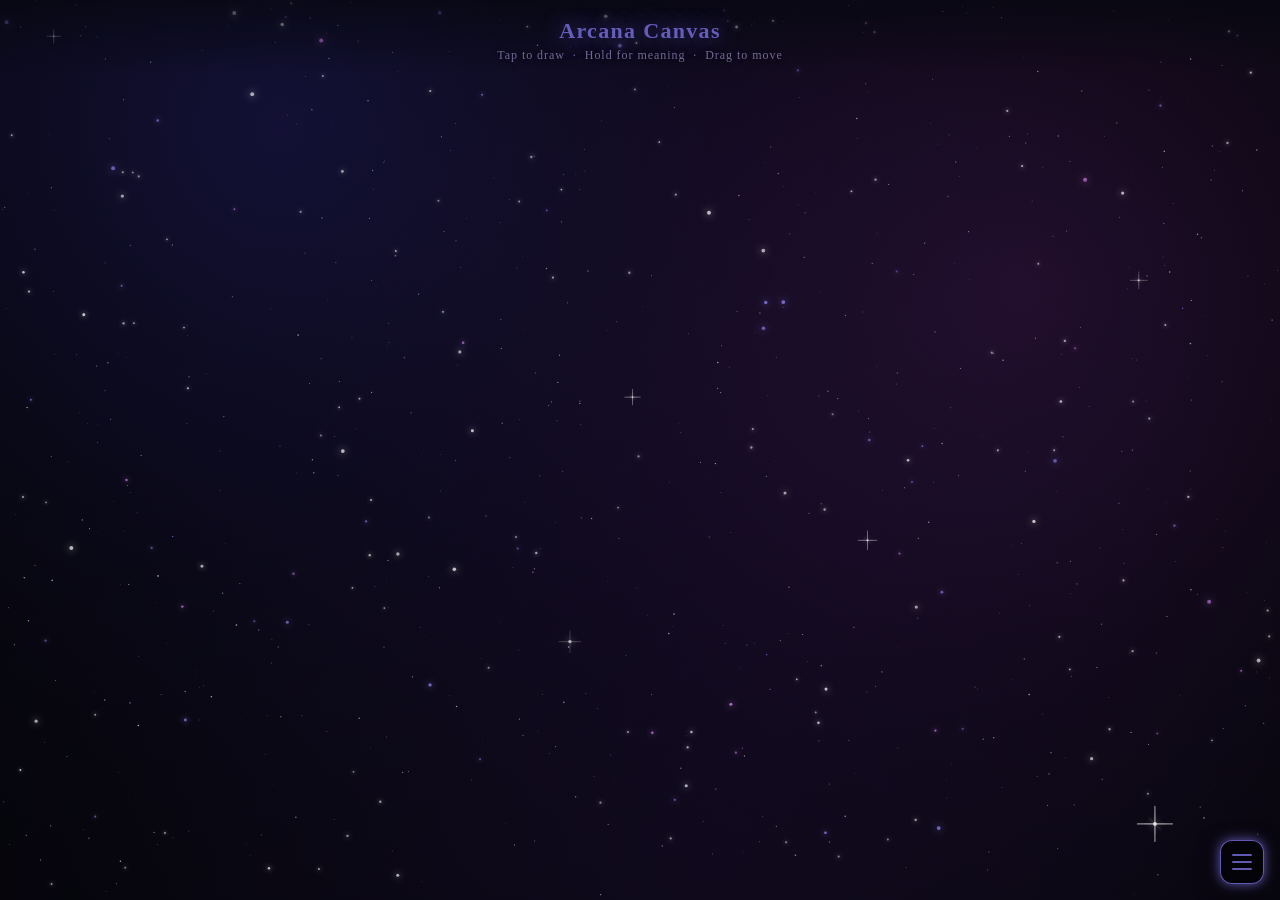
==== index.html @ 5a423b98 "fix: journal scroll, save symbol, header editing, PRO badge" ====
<!doctype html>
<html lang="en">
  <head>
    <meta charset="UTF-8" />
    <meta name="viewport" content="width=device-width, initial-scale=1.0" />
    <title>Arcana Canvas</title>
    <link rel="stylesheet" href="./styles/main.css" />
    <link rel="icon" href="data:," />
    <link rel="manifest" href="./manifest.json">
  </head>

  <body>
    <!-- Splash screen — fades out after app initialises -->
    <div id="splash">
      <img src="./splash.png" alt="Arcana Canvas" />
    </div>
    <canvas id="space"></canvas>
    <canvas id="animus"></canvas>
    <canvas id="tarotCanvas"></canvas>

    <!-- Canvas header — branding + instructions -->
    <div id="canvasHeader" class="canvasHeader">
      <div class="canvasHeader-title">Arcana Canvas</div>
      <div class="canvasHeader-sub">Tap to draw &nbsp;·&nbsp; Hold for meaning &nbsp;·&nbsp; Drag to move</div>
    </div>

    <!-- Zoom mode crosshair overlay -->
    <div id="zoomOverlay" class="zoomOverlay" aria-hidden="true">
      <svg id="zoomReticle" class="zoomReticle" viewBox="0 0 120 120" xmlns="http://www.w3.org/2000/svg" stroke="currentColor" fill="currentColor">
        <!-- Corner brackets -->
        <!-- Top-left -->
        <path d="M8,28 L8,8 L28,8" fill="none" stroke-width="3" stroke-linecap="round" stroke-linejoin="round"/>
        <!-- Top-right -->
        <path d="M92,8 L112,8 L112,28" fill="none" stroke-width="3" stroke-linecap="round" stroke-linejoin="round"/>
        <!-- Bottom-left -->
        <path d="M8,92 L8,112 L28,112" fill="none" stroke-width="3" stroke-linecap="round" stroke-linejoin="round"/>
        <!-- Bottom-right -->
        <path d="M92,112 L112,112 L112,92" fill="none" stroke-width="3" stroke-linecap="round" stroke-linejoin="round"/>
        <!-- Centre crosshair lines (gap at square) -->
        <line x1="60" y1="38" x2="60" y2="52" stroke-width="2" stroke-linecap="round"/>
        <line x1="60" y1="68" x2="60" y2="82" stroke-width="2" stroke-linecap="round"/>
        <line x1="38" y1="60" x2="52" y2="60" stroke-width="2" stroke-linecap="round"/>
        <line x1="68" y1="60" x2="82" y2="60" stroke-width="2" stroke-linecap="round"/>
        <!-- Centre square -->
        <rect x="52" y="52" width="16" height="16" fill="none" stroke-width="2"/>
        <!-- Centre dot -->
        <circle cx="60" cy="60" r="2" />
      </svg>
      <div class="zoomLabel">View Mode</div>
    </div>

    <!-- Description overlay (tap/hold) -->
    <div id="descOverlay" class="descOverlay" aria-live="polite">
      <div class="descTitleRow">
        <span class="desc-orient-badge" id="descOrientBadge"></span>
        <div id="descTitle" class="descTitle"></div>
      </div>
      <div id="descBody" class="descBody"></div>
      <div class="overlayBtns" id="overlayBtns">
        <button id="descAddCardBtn"   class="overlayActionBtn" type="button" data-tooltip="Save to Journal">&#x271A; Save</button>
        <button id="descSpreadBtn"    class="overlayActionBtn" type="button" data-tooltip="View Spread Index">&#x26B7; Index</button>
        <button id="descGoJournalBtn" class="overlayActionBtn" type="button" data-tooltip="Open Journal">&#x270E; Open</button>
      </div>
    </div>

    <!-- Settings panel (full-screen) -->
    <div id="atmospherePanel" class="atmo-panel" aria-hidden="true" aria-modal="true" role="dialog">
      <div class="atmo-header">
        <span class="atmo-title">Settings</span>
      </div>
      <div class="atmo-body">
        <div class="atmo-section-title">Atmosphere</div>
        <div class="sliderRow">
          <select id="bgSelect">
            <option value="starfield" selected>Starfield</option>
            <option value="particles">Animus</option>
            <option value="snowfall">Snowfall</option>
          </select>
        </div>
        <div class="sliderRow">
          <div class="sliderLabelRow">
            <span>Intensity</span>
            <span class="sliderValue" id="intensityValue">80%</span>
          </div>
          <input id="intensitySlider" type="range" min="0" max="100" value="80" />
        </div>
        <div class="sliderRow">
          <div class="sliderLabelRow">
            <span>Hue A</span>
            <span class="sliderValue" id="hueAValue">245°</span>
          </div>
          <input id="hueASlider" type="range" min="0" max="360" value="245" />
          <div class="huePreview"></div>
        </div>
        <div class="sliderRow">
          <div class="sliderLabelRow">
            <span>Hue B</span>
            <span class="sliderValue" id="hueBValue">285°</span>
          </div>
          <input id="hueBSlider" type="range" min="0" max="360" value="285" />
          <div class="huePreview"></div>
        </div>
        <div class="sliderRow">
          <button id="randomizeBtn" type="button" class="fullWidthBtn">🎲 Randomize Auras</button>
        </div>

        <div class="atmo-section-title">Aura</div>
        <div class="sliderRow toggleRow">
          <span class="toggleLabel">Aura Color</span>
          <label class="toggle">
            <input type="checkbox" id="auraToggle" checked />
            <span class="toggleTrack"><span class="toggleThumb"></span></span>
          </label>
        </div>
        <div class="sliderRow toggleRow">
          <span class="toggleLabel">Auto-cycle Colors</span>
          <label class="toggle">
            <input type="checkbox" id="auraCycleToggle" />
            <span class="toggleTrack"><span class="toggleThumb"></span></span>
          </label>
        </div>
        <div class="sliderRow" id="auraOpacityRow">
          <div class="sliderLabelRow">
            <span>Opacity</span>
            <span class="sliderValue" id="auraOpacityValue">72%</span>
          </div>
          <input id="auraOpacitySlider" type="range" min="10" max="100" value="72" />
        </div>

        <div class="atmo-section-title">Card Aura</div>
        <div class="sliderRow">
          <select id="cardAuraModeSelect">
            <option value="dynamic">Dynamic — updates with aura</option>
            <option value="static">Static — keeps drawn color</option>
            <option value="off">Off — no card aura</option>
          </select>
        </div>

        <div class="atmo-section-title">Display</div>
        <div class="sliderRow toggleRow">
          <span class="toggleLabel">Canvas Header</span>
          <label class="toggle">
            <input type="checkbox" id="headerToggle" checked />
            <span class="toggleTrack"><span class="toggleThumb"></span></span>
          </label>
        </div>
        <div class="sliderRow">
          <div class="sliderLabelRow">
            <span>Header Title</span>
            <span class="paid-badge">PRO</span>
          </div>
          <input type="text" id="headerTitleInput" class="text-input"
                 placeholder="Arcana Canvas" maxlength="40" />
        </div>
        <div class="sliderRow">
          <div class="sliderLabelRow">
            <span>Header Subtitle</span>
            <span class="paid-badge">PRO</span>
          </div>
          <input type="text" id="headerSubInput" class="text-input"
                 placeholder="Tap to draw · Hold for meaning · Drag to move"
                 maxlength="60" />
        </div>

        <div class="atmo-section-title">Performance</div>
        <div class="sliderRow">
          <div class="sliderLabelRow">
            <span>Quality</span>
            <span class="sliderValue" id="perfModeLabel">Full</span>
          </div>
          <select id="perfModeSelect">
            <option value="full">Full — all effects, 60fps</option>
            <option value="balanced">Balanced — 30fps, half stars</option>
            <option value="saver">Battery Saver — no background effects</option>
          </select>
        </div>
        <div class="sliderRow">
          <div class="sliderLabelRow">
            <span>Max Cards</span>
            <span class="sliderValue" id="maxCardsLabel">40</span>
          </div>
          <input id="maxCardsSlider" type="range" min="5" max="60" value="40" />
        </div>
      </div>
      <div class="atmo-bottom-bar">
        <button class="ci-bottom-btn atmo-close" id="atmosphereClose" title="Close">&#x2715;</button>
      </div>
    </div>

    <!-- Hamburger button -->
    <button id="menuBtn" class="menuBtn" type="button" aria-label="Menu" data-tooltip="Menu">
      <span class="bar"></span>
      <span class="bar"></span>
      <span class="bar"></span>
    </button>

    <!-- Menu panel — reorganized into 4 sections -->
    <div id="menuPanel" class="panel" aria-hidden="true">

      <!-- DRAW -->
      <div class="sectionTitle">Draw</div>
      <div class="sliderRow">
        <select id="deckSelect">
          <option value="text">Text</option>
          <option value="playing">Playing Cards</option>
          <option value="riderwaite">Rider Waite</option>
          <option value="luminousarc">Luminous Arc</option>
          <option value="gilded">Gilded Minima</option>
          <option value="runes">Runes</option>
        </select>
      </div>
      <div class="sliderRow toggleRow">
        <span class="toggleLabel">Reversals</span>
        <label class="toggle">
          <input type="checkbox" id="reversalsToggle" />
          <span class="toggleTrack"><span class="toggleThumb"></span></span>
        </label>
      </div>

      <div class="divider"></div>

      <!-- CANVAS -->
      <div class="sectionTitle">Canvas</div>
      <div class="sliderRow">
        <div class="sliderLabelRow">
          <span>Card Size</span>
          <span class="sliderValue" id="cardSizeValue">100%</span>
        </div>
        <input id="cardSizeSlider" type="range" min="60" max="160" value="100" />
      </div>

      <div class="divider"></div>

      <!-- ACTIONS -->
      <div class="sectionTitle">Actions</div>
        <div class="actionBtnRow">
          <button id="atmosphereBtn" type="button" class="actionIconBtn" title="Settings"     data-tooltip="Settings">&#x2600;</button>
          <button id="journalBtn"    type="button" class="actionIconBtn" title="Journal"      data-tooltip="Journal" data-tooltip="Open Journal">&#x270E;</button>
          <button id="cardIndexBtn"  type="button" class="actionIconBtn" title="Card Index"   data-tooltip="Card Index">&#x26B7;</button>
          <button id="clearBtn"      type="button" class="actionIconBtn" title="Clear Canvas" data-tooltip="Clear Canvas">&#x2298;</button>
        </div>

    </div>

    <script src="./js/state.js"></script>
    <script src="./js/storage.js"></script>
    <script src="./js/starfield.js"></script>
    <script src="./js/particles-bg.js"></script>
    <script src="./js/tarotDeck.js"></script>
    <script src="./js/gildedMinima.js"></script>
    <script src="./js/runes.js"></script>
    <script src="./js/snowfall.js"></script>
    <script src="./js/meanings.js"></script>
    <script src="./js/cardData.js"></script>
    <script src="./js/cardLore.js"></script>
    <script src="./js/cardIndex.js"></script>
    <script src="./js/journal.js"></script>
    <script src="./js/tarot.js"></script>
    <script src="./js/ui.js"></script>
    <script src="./js/tooltips.js"></script>
    <script src="./js/main.js" type="module"></script>
  </body>
</html>
---- styles/main.css ----
/* ── Splash screen ───────────────────────────────────── */
#splash {
  position: fixed;
  inset: 0;
  z-index: 999;
  background: #000;
  display: flex;
  align-items: center;
  justify-content: center;
  transition: opacity 600ms ease;
}
#splash img {
  width: 100%;
  height: 100%;
  object-fit: cover;
  object-position: center top;
}
#splash.hidden {
  opacity: 0;
  pointer-events: none;
}

/* ── Variables ───────────────────────────────────────── */
:root {
  --btnInk:       rgba(255, 255, 255, 0.92);
  --stroke:       rgba(255, 255, 255, 0.18);
  --glass:        rgba(255, 255, 255, 0.08);
  --glassHover:   rgba(255, 255, 255, 0.13);
  --cardBg:       rgba(0, 0, 0, 0.92);
  --cardStroke:   rgba(255, 255, 255, 0.18);
  --cardText:     rgba(255, 255, 255, 0.96);
  --auraColor:    hsla(245, 85%, 72%, 0.72);
}

* { box-sizing: border-box; }

body {
  margin: 0;
  height: 100vh;
  overflow: hidden;
  position: relative;
  background: #05050a;
}

/* ── Background canvases ─────────────────────────────── */
#space {
  position: fixed; inset: 0; z-index: 0;
  width: 100vw; height: 100vh;
  display: block; pointer-events: none;
  background: #05050a;
}

#animus {
  position: fixed; inset: 0; z-index: 2;
  width: 100vw; height: 100vh;
  display: none; pointer-events: none;
}

#tarotCanvas {
  position: fixed; inset: 0; z-index: 3;
  width: 100vw; height: 100vh;
  display: block;
}

/* ── Generic button base ─────────────────────────────── */
button {
  padding: 10px 14px;
  font-size: 13px;
  border-radius: 10px;
  color: var(--btnInk);
  border: 1px solid var(--stroke);
  background: var(--glass);
  backdrop-filter: blur(10px);
  box-shadow: 0 8px 20px rgba(0,0,0,0.3);
  cursor: pointer;
  user-select: none;
  -webkit-tap-highlight-color: transparent;
  transition: transform 120ms ease, background 120ms ease;
}
button:hover  { background: var(--glassHover); transform: translateY(-1px); }
button:active { transform: scale(0.97); }

/* ── Hamburger button ─────────────────────────────────── */
.menuBtn {
  position: fixed;
  bottom: 16px;
  right: 16px;
  z-index: 40;

  width: 44px;
  height: 44px;
  padding: 0;
  border-radius: 12px;

  display: flex;
  flex-direction: column;
  align-items: center;
  justify-content: center;
  gap: 5px;

  background: rgba(0, 0, 0, 0.45);
  border: 1px solid var(--auraColor);
  backdrop-filter: blur(12px);
  box-shadow: 0 0 12px var(--auraColor), 0 8px 24px rgba(0,0,0,0.5);

  cursor: pointer;
  user-select: none;
  -webkit-tap-highlight-color: transparent;
  touch-action: manipulation;
  transition: background 120ms ease, transform 120ms ease,
              border-color 400ms ease, box-shadow 400ms ease;
}

.menuBtn:hover  { background: rgba(255,255,255,0.12); transform: translateY(-1px); }
.menuBtn:active { transform: scale(0.96); }

.menuBtn .bar {
  display: block;
  width: 20px;
  height: 2px;
  border-radius: 2px;
  background: var(--auraColor);
  transition: transform 200ms ease, opacity 200ms ease,
              background 400ms ease;
}

/* ── Menu panel ─────────────────────────────────────── */
.panel {
  position: fixed;
  right: 16px;
  bottom: 72px;
  z-index: 39;

  width: 272px;
  max-height: calc(100vh - 100px);
  overflow-y: auto;
  padding: 12px 10px 14px;

  border-radius: 16px;
  border: 1px solid rgba(255,255,255,0.15);
  background: rgba(4, 3, 14, 0.72);
  backdrop-filter: blur(18px);
  box-shadow: 0 20px 50px rgba(0,0,0,0.65);

  display: none;
}
.panel.open { display: block; }

/* Scrollbar (webkit) */
.panel::-webkit-scrollbar { width: 4px; }
.panel::-webkit-scrollbar-track { background: transparent; }
.panel::-webkit-scrollbar-thumb { background: rgba(255,255,255,0.14); border-radius: 4px; }

/* ── Panel typography ───────────────────────────────── */
.sectionTitle {
  font-family: ui-sans-serif, system-ui, -apple-system, Segoe UI, Roboto, Arial, sans-serif;
  font-size: 10px;
  font-weight: 700;
  letter-spacing: 1.2px;
  text-transform: uppercase;
  color: rgba(255, 255, 255, 0.4);
  margin: 4px 2px 8px;
}

.divider {
  height: 1px;
  background: rgba(255,255,255,0.08);
  margin: 10px 0 12px;
  border-radius: 999px;
}

/* ── Rows ───────────────────────────────────────────── */
.sliderRow {
  margin-top: 8px;
  padding: 8px 10px;
  border-radius: 10px;
  border: 1px solid rgba(255,255,255,0.09);
  background: rgba(255,255,255,0.04);
}

.sliderLabelRow {
  display: flex;
  justify-content: space-between;
  gap: 10px;
  font-family: ui-sans-serif, system-ui, -apple-system, Segoe UI, Roboto, Arial, sans-serif;
  font-size: 12px;
  color: rgba(255,255,255,0.78);
  margin-bottom: 8px;
}
.sliderValue { color: rgba(255,255,255,0.5); }

input[type="range"] {
  width: 100%;
  accent-color: rgba(255,255,255,0.8);
}

.huePreview {
  height: 8px;
  border-radius: 999px;
  border: 1px solid rgba(255,255,255,0.1);
  margin-top: 8px;
  background: linear-gradient(
    90deg,
    hsl(0 85% 55%), hsl(60 85% 55%), hsl(120 85% 55%),
    hsl(180 85% 55%), hsl(240 85% 55%), hsl(300 85% 55%), hsl(360 85% 55%)
  );
  opacity: 0.75;
}

.fullWidthBtn {
  width: 100%;
  border-radius: 10px;
  font-weight: 600;
  letter-spacing: 0.2px;
}

select {
  width: 100%;
  padding: 9px 12px;
  border-radius: 10px;
  border: 1px solid rgba(255,255,255,0.12);
  background: rgba(0,0,0,0.3);
  color: rgba(255,255,255,0.9);
  outline: none;
  font-weight: 600;
  font-size: 13px;
  font-family: ui-sans-serif, system-ui, -apple-system, Segoe UI, Roboto, Arial, sans-serif;
  cursor: pointer;
}
select option {
  background: #05050a;
  color: rgba(255,255,255,0.9);
}

/* ── Reversals toggle ───────────────────────────────── */
.toggleRow {
  display: flex;
  align-items: center;
  justify-content: space-between;
}

.toggleLabel {
  font-family: ui-sans-serif, system-ui, -apple-system, Segoe UI, Roboto, Arial, sans-serif;
  font-size: 12px;
  color: rgba(255,255,255,0.78);
  user-select: none;
}

.toggle {
  position: relative;
  display: inline-flex;
  align-items: center;
  cursor: pointer;
  flex-shrink: 0;
}

.toggle input {
  position: absolute;
  opacity: 0;
  width: 0;
  height: 0;
}

.toggleTrack {
  width: 36px;
  height: 20px;
  border-radius: 10px;
  background: rgba(255,255,255,0.12);
  border: 1px solid rgba(255,255,255,0.16);
  transition: background 200ms ease, border-color 200ms ease;
  position: relative;
  display: block;
}

.toggleThumb {
  position: absolute;
  top: 2px;
  left: 2px;
  width: 14px;
  height: 14px;
  border-radius: 50%;
  background: rgba(255,255,255,0.5);
  transition: transform 200ms ease, background 200ms ease;
  display: block;
}

.toggle input:checked + .toggleTrack {
  background: rgba(180, 80, 80, 0.55);
  border-color: rgba(220, 100, 100, 0.4);
}

.toggle input:checked + .toggleTrack .toggleThumb {
  transform: translateX(16px);
  background: rgba(255, 180, 180, 0.92);
}

/* ── View mode overlay (reticle shown when draw is disabled) ── */
.zoomOverlay {
  position: fixed;
  inset: 0;
  display: flex;
  flex-direction: column;
  align-items: center;
  justify-content: center;
  pointer-events: none;
  opacity: 0;
  transition: opacity 200ms ease;
  z-index: 10;
  color: var(--auraColor);
}
.zoomOverlay.visible { opacity: 1; }

.zoomReticle {
  width: 100px;
  height: 100px;
  filter: drop-shadow(0 0 8px var(--auraColor));
}

.zoomLabel {
  margin-top: 10px;
  font-size: 11px;
  letter-spacing: 0.12em;
  text-transform: uppercase;
  color: var(--auraColor);
  text-shadow: 0 0 8px var(--auraColor);
}

/* ── Card description overlay (tap-hold) ─────────────────── */
.descOverlay {
  position: fixed;
  bottom: 0;
  left: 0;
  right: 0;
  background: rgba(11, 14, 26, 0.92);
  border-top: 1px solid var(--auraColor);
  backdrop-filter: blur(12px);
  padding: 10px 16px 14px; /* buttons inside overlay */
  z-index: 30;
  pointer-events: none;
  opacity: 0;
  transform: translateY(12px);
  transition: opacity 220ms ease, transform 220ms ease;
  box-shadow: 0 -8px 32px rgba(0,0,0,0.5);
  max-height: 35vh;
  overflow-y: auto;
}
.descOverlay.visible {
  opacity: 1;
  transform: translateY(0);
  pointer-events: auto;
}

.descTitle {
  font-size: 13px;
  font-weight: 600;
  letter-spacing: 0.08em;
  color: var(--auraColor);
  text-shadow: 0 0 10px var(--auraColor);
  text-transform: uppercase;
}

.descBody {
  font-size: 12px;
  line-height: 1.5;
  color: rgba(220, 210, 255, 0.85);
}

/* ══════════════════════════════════════════════════════
   CARD INDEX
   ══════════════════════════════════════════════════════ */
#cardIndexOverlay {
  position: fixed;
  inset: 0;
  z-index: 50;
  background: rgba(6, 7, 16, 0.97);
  backdrop-filter: blur(16px);
  display: flex;
  flex-direction: column;
  opacity: 0;
  pointer-events: none;
  transition: opacity 220ms ease;
  overflow: hidden;
}
#cardIndexOverlay.ci-open {
  opacity: 1;
  pointer-events: auto;
}

.ci-list-view, .ci-detail-view {
  display: none;
  flex-direction: column;
  flex: 1;
  overflow: hidden;
}
.ci-list-view.ci-active, .ci-detail-view.ci-active {
  display: flex;
}

/* ── Search + deck toggle ─────────────────────────── */
.ci-search-row {
  display: flex;
  flex-direction: column;
  gap: 8px;
  padding: 12px 16px 8px;
  flex-shrink: 0;
}
.ci-search {
  width: 100%;
  background: rgba(255,255,255,0.06);
  border: 1px solid rgba(255,255,255,0.12);
  border-radius: 10px;
  padding: 9px 14px;
  color: rgba(255,255,255,0.9);
  font-size: 14px;
  outline: none;
  transition: border-color 150ms ease;
}
.ci-search:focus { border-color: var(--auraColor); }
.ci-search::placeholder { color: rgba(255,255,255,0.3); }

.ci-deck-toggle {
  display: flex;
  gap: 6px;
}
.ci-deck-btn {
  flex: 1;
  padding: 6px 10px;
  font-size: 12px;
  letter-spacing: 0.06em;
  border-radius: 8px;
  background: rgba(255,255,255,0.05);
  border: 1px solid rgba(255,255,255,0.12);
  box-shadow: none;
  color: rgba(255,255,255,0.5);
  cursor: pointer;
  transition: all 150ms ease;
}
.ci-deck-btn.active {
  background: rgba(100,80,200,0.25);
  border-color: var(--auraColor);
  color: var(--auraColor);
  box-shadow: 0 0 8px var(--auraColor);
}

/* ── List ─────────────────────────────────────────── */
.ci-list {
  flex: 1;
  overflow-y: auto;
  padding: 0 16px 24px;
  -webkit-overflow-scrolling: touch;
}
.ci-section-header {
  font-size: 11px;
  font-weight: 700;
  letter-spacing: 0.14em;
  text-transform: uppercase;
  color: var(--auraColor);
  padding: 16px 0 6px;
  border-bottom: 1px solid rgba(255,255,255,0.06);
  margin-bottom: 4px;
}
.ci-row {
  display: flex;
  align-items: center;
  gap: 12px;
  padding: 8px 0;
  border-bottom: 1px solid rgba(255,255,255,0.04);
  cursor: pointer;
  transition: background 120ms ease;
  border-radius: 8px;
  padding: 8px;
  margin: 0 -8px;
}
.ci-row:active { background: rgba(255,255,255,0.06); }
.ci-thumb-wrap {
  width: 40px;
  height: 62px;
  flex-shrink: 0;
  border-radius: 6px;
  overflow: hidden;
  background: rgba(255,255,255,0.04);
  border: 1px solid rgba(255,255,255,0.08);
  display: flex;
  align-items: center;
  justify-content: center;
}
.ci-thumb {
  width: 100%;
  height: 100%;
  object-fit: cover;
  object-position: center top;
  display: block;
}
.ci-thumb-glyph {
  font-size: 24px;
  color: var(--auraColor);
  line-height: 1;
}
.ci-row-info {
  display: flex;
  flex-direction: column;
  gap: 3px;
}
.ci-row-name {
  font-size: 14px;
  color: rgba(255,255,255,0.88);
}
.ci-row-meta {
  font-size: 11px;
  color: rgba(255,255,255,0.38);
  letter-spacing: 0.04em;
}
.ci-empty {
  color: rgba(255,255,255,0.3);
  text-align: center;
  padding: 40px 0;
  font-size: 14px;
}

/* ── Detail view ──────────────────────────────────── */
.ci-detail-view {
  overflow-y: auto;
  -webkit-overflow-scrolling: touch;
}
.ci-detail-deck {
  padding: 10px 16px 0;
  flex-shrink: 0;
}
.ci-card-img-wrap {
  display: flex;
  justify-content: center;
  padding: 16px 24px 8px;
  flex-shrink: 0;
}
.ci-card-img {
  width: min(200px, 52vw);
  height: auto;
  aspect-ratio: 2 / 3;
  object-fit: cover;
  object-position: center;
  border-radius: 12px;
  box-shadow: 0 0 32px var(--auraColor), 0 8px 32px rgba(0,0,0,0.6);
  border: 1px solid rgba(255,255,255,0.12);
  display: block;
  background: transparent;
  -webkit-touch-callout: none;
  user-select: none;
  -webkit-user-select: none;
  pointer-events: none;
}
/* Rune images — narrower domino proportion, contain so art isn't cropped */
.ci-card-img.ci-rune-img {
  width: min(130px, 34vw);
  aspect-ratio: 9 / 16;
  object-fit: contain;
  object-position: center;
  background: rgba(0,0,0,0.3);
}
.ci-card-img-placeholder {
  width: min(220px, 55vw);
  height: min(330px, 82vw);
  aspect-ratio: unset;
  border-radius: 12px;
  background: rgba(255,255,255,0.04);
  border: 1px solid rgba(255,255,255,0.1);
  display: none;
  align-items: center;
  justify-content: center;
  font-size: 80px;
  color: var(--auraColor);
  text-shadow: 0 0 24px var(--auraColor);
}
.ci-card-info {
  padding: 8px 20px 40px;
}
.ci-detail-name {
  font-size: 22px;
  font-weight: 600;
  color: rgba(255,255,255,0.95);
  text-align: center;
  margin-bottom: 12px;
  letter-spacing: 0.04em;
}
.ci-detail-meta-row {
  display: flex;
  flex-wrap: wrap;
  gap: 8px;
  justify-content: center;
  margin-bottom: 12px;
}
.ci-meta-pill {
  background: rgba(100,80,200,0.18);
  border: 1px solid rgba(255,255,255,0.1);
  border-radius: 20px;
  padding: 4px 12px;
  font-size: 12px;
  color: rgba(255,255,255,0.65);
  letter-spacing: 0.05em;
}
.ci-numerology {
  font-size: 12px;
  color: rgba(255,255,255,0.35);
  text-align: center;
  margin-bottom: 16px;
  font-style: italic;
}
.ci-meaning-block {
  margin-bottom: 16px;
}
.ci-meaning-label {
  font-size: 11px;
  font-weight: 700;
  letter-spacing: 0.12em;
  text-transform: uppercase;
  color: var(--auraColor);
  margin-bottom: 6px;
}
.ci-reversed .ci-meaning-label {
  color: rgba(200,100,100,0.85);
}
.ci-meaning-text {
  font-size: 14px;
  line-height: 1.6;
  color: rgba(220,210,255,0.82);
}

/* ── Desktop: two-column detail ───────────────────── */
@media (min-width: 640px) {
  .ci-detail-view {
    overflow-y: auto;
  }
  .ci-card-img-wrap {
    float: left;
    width: 260px;
    padding: 20px 20px 20px 24px;
    position: sticky;
    top: 0;
  }
  .ci-card-img {
    width: 100%;
  }
  .ci-card-info {
    margin-left: 260px;
    padding: 20px 24px 40px 16px;
  }
  .ci-detail-deck {
    margin-left: 260px;
  }
  .ci-detail-name { text-align: left; }
  .ci-detail-meta-row { justify-content: flex-start; }
  .ci-numerology { text-align: left; }
}

/* ── Desc overlay: title row ─────────────────────────── */
.descTitleRow {
  display: flex;
  align-items: center;
  gap: 6px;
  margin-bottom: 6px;
}

/* ── Card index: no pinch-zoom ───────────────────────── */
#cardIndexOverlay {
  touch-action: pan-y;
}

/* ── Swipe hint ───────────────────────────────────────── */
.ci-swipe-hint {
  text-align: center;
  font-size: 11px;
  color: rgba(255,255,255,0.25);
  letter-spacing: 0.05em;
  padding: 6px 16px 2px;
  white-space: nowrap;
  overflow: hidden;
  text-overflow: ellipsis;
  flex-shrink: 0;
}

/* ── Nav dots ─────────────────────────────────────────── */
.ci-nav-dots {
  display: flex;
  justify-content: center;
  align-items: center;
  gap: 6px;
  padding: 12px 16px 4px;
  flex-shrink: 0;
}
.ci-dot {
  width: 6px;
  height: 6px;
  border-radius: 50%;
  background: rgba(255,255,255,0.2);
  cursor: pointer;
  transition: background 150ms ease, transform 150ms ease;
}
.ci-dot-active {
  background: var(--auraColor);
  transform: scale(1.4);
  box-shadow: 0 0 6px var(--auraColor);
}
.ci-dot-count {
  font-size: 12px;
  color: rgba(255,255,255,0.4);
  letter-spacing: 0.06em;
}

/* ── Reversed badge ───────────────────────────────────── */
.ci-rev-badge {
  display: inline-block;
  font-size: 10px;
  font-weight: 700;
  letter-spacing: 0.1em;
  color: rgba(200,100,100,0.9);
  border: 1px solid rgba(200,100,100,0.4);
  border-radius: 4px;
  padding: 1px 5px;
  vertical-align: middle;
  margin-left: 4px;
}

/* ── Active meaning highlight ─────────────────────────── */
.ci-meaning-active {
  background: rgba(100,80,200,0.1);
  border-radius: 8px;
  padding: 8px;
  margin: -8px;
  border-left: 2px solid var(--auraColor);
}
.ci-reversed-block.ci-meaning-active {
  border-left-color: rgba(200,100,100,0.7);
}

/* ── Lightbox ─────────────────────────────────────────── */
.ci-lightbox {
  position: fixed;
  inset: 0;
  z-index: 60;
  background: rgba(0,0,0,0.92);
  display: flex;
  align-items: center;
  justify-content: center;
  opacity: 0;
  pointer-events: none;
  transition: opacity 200ms ease;
  touch-action: none;
}
.ci-lightbox.ci-lb-open {
  opacity: 1;
  pointer-events: auto;
}
.ci-lightbox-img {
  max-width: 88vw;
  max-height: 88vh;
  border-radius: 16px;
  box-shadow: 0 0 60px rgba(0,0,0,0.8);
  object-fit: contain;
}

/* ── Image wrap cursor hint ───────────────────────────── */
.ci-card-img-wrap { cursor: zoom-in; }

/* ── Action icon buttons (Journal / Index / Clear) ───── */
.actionBtnRow {
  display: flex;
  gap: 8px;
  padding: 4px 0;
}
.actionIconBtn {
  flex: 1;
  height: 44px;
  width: 44px;
  padding: 0;
  border-radius: 10px;
  background: rgba(255,255,255,0.06);
  border: 1px solid rgba(255,255,255,0.12);
  box-shadow: none;
  color: rgba(255,255,255,0.7);
  font-size: 20px;
  display: flex;
  align-items: center;
  justify-content: center;
  cursor: pointer;
  transition: background 150ms ease, color 150ms ease;
}
.actionIconBtn:hover  { background: rgba(255,255,255,0.12); color: rgba(255,255,255,0.95); }
.actionIconBtn:active { background: rgba(255,255,255,0.18); }

/* ══════════════════════════════════════════════════════
   JOURNAL
   ══════════════════════════════════════════════════════ */
#journalOverlay {
  position: fixed;
  inset: 0;
  z-index: 50;
  background: rgba(6, 7, 16, 0.97);
  backdrop-filter: blur(16px);
  display: flex;
  flex-direction: column;
  opacity: 0;
  pointer-events: none;
  transition: opacity 220ms ease;
  overflow: hidden;
  touch-action: pan-y;
}
#journalOverlay.jo-open {
  opacity: 1;
  pointer-events: auto;
}

/* ── Journal close/nav buttons now in bottom bar ──── */
.jo-back, .jo-close {
  background: none;
  border: none;
  box-shadow: none;
  color: rgba(255,255,255,0.6);
  font-size: 20px;
  padding: 4px 8px;
  cursor: pointer;
  min-width: 36px;
  transition: color 150ms ease;
}
.jo-back:hover, .jo-close:hover { color: var(--auraColor); }

/* ── Views ────────────────────────────────────────── */
/* ── Calendar nav (mini popup only) ──────────────── */
.jo-cal-nav {
  display: flex;
  align-items: center;
  justify-content: space-between;
  padding: 12px 20px 8px;
  flex-shrink: 0;
}
.jo-cal-month {
  font-size: 15px;
  font-weight: 600;
  color: rgba(255,255,255,0.88);
  letter-spacing: 0.04em;
}
.jo-cal-arrow {
  background: none;
  border: 1px solid rgba(255,255,255,0.15);
  box-shadow: none;
  color: rgba(255,255,255,0.6);
  width: 32px;
  height: 32px;
  border-radius: 8px;
  font-size: 18px;
  display: flex;
  align-items: center;
  justify-content: center;
  cursor: pointer;
  padding: 0;
  transition: all 150ms ease;
}
.jo-cal-arrow:hover { border-color: var(--auraColor); color: var(--auraColor); }

/* ── Calendar grid ────────────────────────────────── */
.jo-cal-grid {
  display: grid;
  grid-template-columns: repeat(7, 1fr);
  gap: 4px;
  padding: 0 12px;
  flex: 1;
  align-content: start;
  overflow-y: auto;
}
.jo-cal-day-name {
  text-align: center;
  font-size: 11px;
  color: rgba(255,255,255,0.3);
  padding: 4px 0 6px;
  letter-spacing: 0.06em;
}
.jo-cal-cell {
  aspect-ratio: 1;
  border-radius: 8px;
  display: flex;
  flex-direction: column;
  align-items: center;
  justify-content: center;
  cursor: pointer;
  position: relative;
  transition: transform 120ms ease;
  border: 1px solid transparent;
}
.jo-cal-cell:not(.jo-cal-empty):not(.jo-future):hover {
  transform: scale(1.08);
}
.jo-cal-empty, .jo-future { cursor: default; opacity: 0.25; }
.jo-cal-num {
  font-size: 13px;
  color: rgba(255,255,255,0.75);
  line-height: 1;
}
.jo-cal-dot {
  width: 4px;
  height: 4px;
  border-radius: 50%;
  background: var(--auraColor);
  margin-top: 2px;
}
.jo-today {
  border-color: var(--auraColor) !important;
  box-shadow: 0 0 8px var(--auraColor);
}

/* ── Calendar shades (0=empty → 6=1000 words) ─────── */
.jo-shade-0 { background: rgba(255,255,255,0.04); }
.jo-shade-1 { background: rgba(var(--auraRGB, 120,90,220), 0.20); }
.jo-shade-2 { background: rgba(var(--auraRGB, 120,90,220), 0.35); }
.jo-shade-3 { background: rgba(var(--auraRGB, 120,90,220), 0.52); }
.jo-shade-4 { background: rgba(var(--auraRGB, 120,90,220), 0.68); }
.jo-shade-5 { background: rgba(var(--auraRGB, 120,90,220), 0.85); }
.jo-shade-6 { background: var(--auraColor); box-shadow: 0 0 8px var(--auraColor); }

/* ── Legend ───────────────────────────────────────── */
.jo-cal-legend {
  display: flex;
  align-items: center;
  justify-content: center;
  gap: 5px;
  padding: 10px 16px 16px;
  font-size: 11px;
  color: rgba(255,255,255,0.3);
  flex-shrink: 0;
}
.jo-shade {
  width: 14px;
  height: 14px;
  border-radius: 3px;
  display: inline-block;
}

/* ── Day view ─────────────────────────────────────── */
.jo-day-view {
  display: flex;
  flex-direction: column;
  flex: 1;
  overflow: hidden;
  position: relative;
  min-height: 0; /* critical — lets flex children scroll */
}
.jo-day-header {
  padding: 14px 20px 6px;
  flex-shrink: 0;
}
.jo-day-date {
  font-size: 14px;
  color: rgba(255,255,255,0.55);
  margin-bottom: 8px;
}
.jo-word-meta {
  font-size: 13px;
  color: rgba(255,255,255,0.5);
}
.jo-muted { margin-left: 6px; color: var(--auraColor); }
.jo-progress-bar {
  height: 4px;
  background: rgba(255,255,255,0.06);
  margin: 0 20px 12px;
  border-radius: 99px;
  overflow: hidden;
  flex-shrink: 0;
}
.jo-progress-fill {
  height: 100%;
  width: 0%;
  background: var(--auraColor);
  box-shadow: 0 0 8px var(--auraColor);
  border-radius: 99px;
  transition: width 200ms ease;
}

/* ── Cards strip — above the scroll area, keyboard-safe ─── */
.jo-cards-strip {
  display: flex;
  gap: 0;
  padding: 0;
  flex-shrink: 0; /* never crushed by keyboard */
  overflow-x: hidden;
  -webkit-overflow-scrolling: touch;
  background: rgba(6,7,16,0.97);
  border-bottom: 1px solid rgba(255,255,255,0.06);
}
.jo-cards-strip.scrollable {
  overflow-x: auto;
}
.jo-cards-empty {
  font-size: 12px;
  color: rgba(255,255,255,0.25);
  padding: 8px 20px;
  font-style: italic;
}
.jo-card-thumb {
  flex: 0 0 20%; /* exactly 5 across, no shrink/grow */
  min-width: 0;
  height: 0;
  padding-bottom: 33.3%; /* aspect ratio trick: 20% wide × 5/3 = portrait */
  position: relative;
  overflow: hidden;
  border-right: 1px solid rgba(255,255,255,0.06);
  cursor: pointer;
  background: rgba(255,255,255,0.04);
  user-select: none;
  -webkit-user-select: none;
  -webkit-touch-callout: none;
}
.jo-card-thumb:last-child { border-right: none; }
.jo-card-thumb:active { opacity: 0.85; }
.jo-card-thumb img {
  position: absolute;
  top: 0; left: 0;
  width: 100%;
  height: 100%;
  object-fit: cover;
  object-position: center top;
  display: block;
  -webkit-touch-callout: none;
  pointer-events: none;
}
.jo-card-glyph {
  font-size: 22px;
  color: var(--auraColor);
  display: flex;
  align-items: center;
  justify-content: center;
  height: 100%;
}

/* ── Textarea ──────────────────────────────────────── */
.jo-paper-wrap {
  flex: 1;
  overflow-y: auto;
  -webkit-overflow-scrolling: touch;
  min-height: 0;
  overscroll-behavior: contain;
}
.jo-paper {
  width: 100%;
  min-height: 100%;
  resize: none;
  padding: 16px 20px 40px;
  background: transparent;
  border: none;
  border-top: 1px solid rgba(255,255,255,0.06);
  color: rgba(255,255,255,0.88);
  font-size: 15px;
  line-height: 1.7;
  font-family: ui-monospace, SFMono-Regular, Menlo, Consolas, monospace;
  outline: none;
  box-sizing: border-box;
  display: block;
}
.jo-paper::placeholder { color: rgba(255,255,255,0.2); }

/* ── Index detail: journal buttons ───────────────── */
.ci-journal-actions {
  display: flex;
  gap: 8px;
  padding: 12px 20px 4px;
}
.ci-journal-btn {
  flex: 1;
  padding: 9px 12px;
  font-size: 12px;
  letter-spacing: 0.06em;
  border-radius: 10px;
  background: rgba(255,255,255,0.05);
  border: 1px solid rgba(255,255,255,0.12);
  box-shadow: none;
  color: rgba(255,255,255,0.6);
  cursor: pointer;
  transition: all 150ms ease;
}
.ci-journal-btn:hover {
  background: rgba(255,255,255,0.1);
  color: rgba(255,255,255,0.9);
}
.ci-journal-go {
  border-color: var(--auraColor);
  color: var(--auraColor);
}
.ci-journal-go:hover { background: rgba(100,80,200,0.2); }



/* ── Canvas header ────────────────────────────────── */
.canvasHeader {
  position: fixed;
  top: 0;
  left: 0;
  right: 0;
  z-index: 5;
  text-align: center;
  padding: 18px 16px 12px;
  pointer-events: none;
  background: linear-gradient(
    to bottom,
    rgba(6, 7, 16, 0.72) 0%,
    rgba(6, 7, 16, 0.0) 100%
  );
}
.canvasHeader-title {
  font-size: 22px;
  font-weight: 700;
  letter-spacing: 0.06em;
  color: var(--auraColor);
  text-shadow: 0 0 20px var(--auraColor), 0 2px 8px rgba(0,0,0,0.6);
  margin-bottom: 4px;
}
.canvasHeader-sub {
  font-size: 12px;
  letter-spacing: 0.08em;
  color: rgba(200, 185, 255, 0.55);
  text-shadow: 0 1px 4px rgba(0,0,0,0.5);
}

/* ── Journal: tap-hold card confirm ───────────────── */
.jo-card-thumb {
  position: relative;
  user-select: none;
  -webkit-user-select: none;
  -webkit-touch-callout: none;
}
.jo-card-thumb img {
  -webkit-touch-callout: none;
  pointer-events: none;
}
.jo-card-confirm {
  position: absolute;
  inset: 0;
  border-radius: 8px;
  background: rgba(6, 7, 16, 0.92);
  border: 1px solid rgba(180,60,60,0.6);
  display: flex;
  flex-direction: column;
  align-items: center;
  justify-content: center;
  gap: 4px;
  padding: 4px;
  opacity: 0;
  pointer-events: none;
  transition: opacity 180ms ease;
  z-index: 3;
  backdrop-filter: blur(4px);
}
.jo-card-confirm.visible {
  opacity: 1;
  pointer-events: auto;
}
.jo-card-confirm-name {
  font-size: 8px;
  color: rgba(255,255,255,0.5);
  text-align: center;
  letter-spacing: 0.04em;
  line-height: 1.2;
  overflow: hidden;
  display: -webkit-box;
  -webkit-line-clamp: 2;
  -webkit-box-orient: vertical;
}
.jo-card-confirm-btn {
  width: 100%;
  padding: 3px 4px;
  font-size: 9px;
  font-weight: 700;
  letter-spacing: 0.05em;
  border-radius: 5px;
  background: rgba(180,50,50,0.7);
  border: 1px solid rgba(220,80,80,0.5);
  box-shadow: none;
  color: rgba(255,200,200,0.95);
  cursor: pointer;
  transition: background 120ms ease;
}
.jo-card-confirm-btn:active { background: rgba(200,60,60,0.9); }
.jo-card-cancel-btn {
  width: 100%;
  padding: 2px 4px;
  font-size: 9px;
  border-radius: 5px;
  background: rgba(255,255,255,0.06);
  border: 1px solid rgba(255,255,255,0.1);
  box-shadow: none;
  color: rgba(255,255,255,0.4);
  cursor: pointer;
}

/* ── Sticky bottom nav bars (index + journal) ────── */
.ci-bottom-bar, .jo-bottom-bar {
  position: absolute;
  bottom: 0;
  left: 0;
  right: 0;
  height: 60px;
  display: flex;
  align-items: center;
  justify-content: space-around;
  padding: 0 16px;
  background: rgba(6,7,16,0.95);
  border-top: 1px solid rgba(255,255,255,0.08);
  backdrop-filter: blur(16px);
  z-index: 5;
  flex-shrink: 0;
}
#cardIndexOverlay, #journalOverlay {
  padding-bottom: 60px;
}
.ci-bottom-btn, .jo-bottom-btn {
  width: 44px;
  height: 44px;
  border-radius: 12px;
  background: rgba(255,255,255,0.06);
  border: 1px solid rgba(255,255,255,0.12);
  box-shadow: none;
  color: rgba(255,255,255,0.65);
  font-size: 20px;
  display: flex;
  align-items: center;
  justify-content: center;
  cursor: pointer;
  transition: all 150ms ease;
}
.ci-bottom-btn:hover, .jo-bottom-btn:hover {
  color: var(--auraColor);
  border-color: var(--auraColor);
}
/* Nav buttons on the right — back then close */
.ci-close-right, .jo-close-right,
.ci-nav-right { 
  margin-left: auto;
}
.ci-nav-right + .ci-nav-right {
  margin-left: 8px;
}

/* ── Journal: day header row + popup cal button ───── */
.jo-day-date-row {
  display: flex;
  align-items: center;
  gap: 8px;
  margin-bottom: 8px;
}
.jo-cal-jump-btn {
  background: none;
  border: 1px solid rgba(255,255,255,0.15);
  box-shadow: none;
  color: rgba(255,255,255,0.45);
  width: 28px;
  height: 28px;
  border-radius: 7px;
  font-size: 14px;
  display: flex;
  align-items: center;
  justify-content: center;
  cursor: pointer;
  padding: 0;
  transition: all 150ms ease;
  flex-shrink: 0;
}
.jo-cal-jump-btn:hover { border-color: var(--auraColor); color: var(--auraColor); }

/* ── Mini popup calendar ──────────────────────────── */
.jo-mini-cal {
  position: absolute;
  top: 110px;
  left: 16px;
  right: 16px;
  background: rgba(10, 11, 22, 0.97);
  border: 1px solid var(--auraColor);
  border-radius: 14px;
  padding: 10px;
  z-index: 20;
  box-shadow: 0 8px 32px rgba(0,0,0,0.7), 0 0 20px var(--auraColor);
  opacity: 0;
  pointer-events: none;
  transform: translateY(-8px);
  transition: opacity 180ms ease, transform 180ms ease;
}
.jo-mini-cal.visible {
  opacity: 1;
  pointer-events: auto;
  transform: translateY(0);
}
.jo-mini-cal-nav {
  display: flex;
  align-items: center;
  justify-content: space-between;
  margin-bottom: 8px;
}
.jo-mini-cal-month {
  font-size: 13px;
  font-weight: 600;
  color: rgba(255,255,255,0.85);
}
.jo-mini-cal-grid {
  display: grid;
  grid-template-columns: repeat(7, 1fr);
  gap: 3px;
}
.jo-mini-day-name {
  text-align: center;
  font-size: 9px;
  color: rgba(255,255,255,0.3);
  padding: 2px 0 4px;
}
.jo-mini-cell {
  aspect-ratio: 1;
  border-radius: 6px;
  display: flex;
  align-items: center;
  justify-content: center;
  font-size: 11px;
  color: rgba(255,255,255,0.65);
  cursor: pointer;
  transition: transform 100ms ease;
  border: 1px solid transparent;
}
.jo-mini-cell:hover { transform: scale(1.15); }
.jo-mini-empty { aspect-ratio: 1; }
.jo-mini-current { border-color: rgba(255,255,255,0.4) !important; }
.jo-mini-cell.jo-future { opacity: 0.2; cursor: default; }

/* ── Journal larger card thumbnails ───────────────── */
.jo-card-thumb {
  flex-shrink: 0;
  width: 64px;
  height: 100px;
}
.jo-card-thumb img {
  width: 100%;
  height: 100%;
  object-fit: cover;
  object-position: center top;
}

/* ── Settings panel (full-screen, same as index/journal) ── */
.atmo-panel {
  position: fixed;
  inset: 0;
  z-index: 50;
  background: rgba(6, 7, 16, 0.97);
  backdrop-filter: blur(16px);
  display: flex;
  flex-direction: column;
  opacity: 0;
  pointer-events: none;
  transition: opacity 220ms ease;
  overflow: hidden;
  touch-action: pan-y;
}
.atmo-panel.atmo-open {
  opacity: 1;
  pointer-events: auto;
}
.atmo-header {
  display: flex;
  align-items: center;
  justify-content: space-between;
  padding: 14px 16px 10px;
  border-bottom: 1px solid rgba(255,255,255,0.08);
  flex-shrink: 0;
}
.atmo-title {
  font-size: 16px;
  font-weight: 600;
  letter-spacing: 0.08em;
  text-transform: uppercase;
  color: var(--auraColor);
  text-shadow: 0 0 12px var(--auraColor);
}
.atmo-close {
  background: none;
  border: none;
  box-shadow: none;
  color: rgba(255,255,255,0.6);
  font-size: 20px;
  padding: 4px 8px;
  cursor: pointer;
  transition: color 150ms ease;
}
.atmo-close:hover { color: var(--auraColor); }
.atmo-body {
  flex: 1;
  overflow-y: auto;
  padding: 16px;
  -webkit-overflow-scrolling: touch;
}
/* Section subheader within settings */
.atmo-section-title {
  font-size: 11px;
  font-weight: 700;
  letter-spacing: 0.14em;
  text-transform: uppercase;
  color: var(--auraColor);
  padding: 8px 0 6px;
  border-bottom: 1px solid rgba(255,255,255,0.06);
  margin-bottom: 12px;
}
/* Bottom bar for settings */
.atmo-bottom-bar {
  position: absolute;
  bottom: 0;
  left: 0;
  right: 0;
  height: 60px;
  display: flex;
  align-items: center;
  justify-content: flex-end;
  padding: 0 16px;
  background: rgba(6,7,16,0.95);
  border-top: 1px solid rgba(255,255,255,0.08);
  backdrop-filter: blur(16px);
}
.atmo-panel { padding-bottom: 60px; }

/* ── Aura off: white text instead of gray ────────── */
body.aura-off {
  --auraColor: rgba(255,255,255,0.88);
}

/* ── Button tooltips (tap-hold) ───────────────────── */
.btn-tooltip {
  position: fixed;
  background: rgba(11, 14, 26, 0.95);
  border: 1px solid var(--auraColor);
  border-radius: 8px;
  padding: 5px 10px;
  font-size: 12px;
  color: var(--auraColor);
  letter-spacing: 0.06em;
  white-space: nowrap;
  pointer-events: none;
  z-index: 999;
  opacity: 0;
  transform: translateY(4px);
  transition: opacity 150ms ease, transform 150ms ease;
  box-shadow: 0 0 10px var(--auraColor);
}
.btn-tooltip.visible {
  opacity: 1;
  transform: translateY(0);
}

/* ── Card lore (extended index descriptions) ─────── */
.ci-lore-block {
  margin-top: 16px;
}
.ci-lore-label {
  font-size: 10px;
  font-weight: 700;
  letter-spacing: 0.14em;
  text-transform: uppercase;
  color: rgba(255,255,255,0.35);
  margin-bottom: 5px;
}
.ci-lore-text {
  font-size: 13px;
  line-height: 1.65;
  color: rgba(220, 210, 255, 0.78);
}
.ci-lore-theme {
  font-style: italic;
  color: rgba(220, 210, 255, 0.92);
  font-size: 14px;
}
.ci-lore-affirmation {
  margin-top: 20px;
  margin-bottom: 8px;
  padding: 12px 16px;
  border-left: 2px solid var(--auraColor);
  background: rgba(100, 80, 200, 0.08);
  border-radius: 0 8px 8px 0;
  font-size: 14px;
  font-style: italic;
  color: var(--auraColor);
  text-shadow: 0 0 12px var(--auraColor);
  line-height: 1.5;
}

/* ── Desc overlay redesign ───────────────────────── */
/* Orientation dot — subtle, doesn't take space */
.desc-orient-dot {
  width: 8px;
  height: 8px;
  border-radius: 50%;
  flex-shrink: 0;
  display: inline-block;
  margin-right: 6px;
  vertical-align: middle;
  opacity: 0.8;
}
.desc-orient-upright  { background: var(--auraColor); box-shadow: 0 0 5px var(--auraColor); }
.desc-orient-reversed { background: rgba(200,100,100,0.9); box-shadow: 0 0 5px rgba(200,100,100,0.7); }

/* Action row — add card + view spread */
.descActionRow {
  display: flex;
  gap: 8px;
  margin-top: 10px;
}
.descActionBtn {
  flex: 1;
  padding: 7px 10px;
  font-size: 12px;
  letter-spacing: 0.05em;
  border-radius: 10px;
  background: rgba(255,255,255,0.06);
  border: 1px solid rgba(255,255,255,0.12);
  box-shadow: none;
  color: rgba(255,255,255,0.7);
  cursor: pointer;
  transition: all 150ms ease;
  white-space: nowrap;
}
.descActionBtn:active { background: rgba(255,255,255,0.12); }
.descActionBtn--index {
  border-color: var(--auraColor);
  color: var(--auraColor);
}

/* Remove old badge and spread button styles */
.descSpreadBtn { display: none !important; } /* replaced by .descActionBtn */

/* ── Index sticky nav counter ────────────────────── */
.ci-bottom-counter {
  flex: 1;
  text-align: center;
  font-size: 12px;
  color: rgba(255,255,255,0.35);
  letter-spacing: 0.06em;
  pointer-events: none;
}

/* ── Journal cards strip — no visible scrollbar ──── */
.jo-cards-strip {
  scrollbar-width: none; /* Firefox */
}
.jo-cards-strip::-webkit-scrollbar {
  display: none; /* Chrome/Safari/Android */
}



/* ── Orientation badge ─────────────────────────────── */
.desc-orient-badge {
  display: inline-block;
  font-size: 9px;
  font-weight: 700;
  letter-spacing: 0.1em;
  text-transform: uppercase;
  border-radius: 4px;
  padding: 2px 6px;
  margin-right: 6px;
  vertical-align: middle;
  pointer-events: none;
  flex-shrink: 0;
}
.desc-orient-upright {
  color: var(--auraColor);
  border: 1px solid var(--auraColor);
  text-shadow: 0 0 6px var(--auraColor);
}
.desc-orient-reversed {
  color: rgba(220,100,100,0.95);
  border: 1px solid rgba(220,100,100,0.6);
}

/* ── Index deck dropdown ───────────────────────────── */
.ci-deck-select {
  width: 100%;
  padding: 8px 12px;
  border-radius: 10px;
  border: 1px solid rgba(255,255,255,0.12);
  background: rgba(100,80,200,0.15);
  color: rgba(255,255,255,0.85);
  font-size: 13px;
  outline: none;
  cursor: pointer;
  margin-bottom: 4px;
}
.ci-detail-deck-select {
  margin: 8px 16px 4px;
  width: calc(100% - 32px);
}

/* ── Journal thumbnail popup menu ─────────────────── */
.jo-thumb-popup {
  position: absolute;
  inset: 0;
  background: rgba(6,7,16,0.88);
  backdrop-filter: blur(4px);
  display: flex;
  flex-direction: column;
  align-items: center;
  justify-content: center;
  gap: 4px;
  opacity: 0;
  pointer-events: none;
  transition: opacity 150ms ease;
  z-index: 3;
  border-radius: 0;
}
.jo-thumb-popup.visible {
  opacity: 1;
  pointer-events: auto;
}
.jo-popup-btn {
  width: 80%;
  padding: 4px 6px;
  font-size: 10px;
  font-weight: 600;
  letter-spacing: 0.06em;
  border-radius: 6px;
  background: rgba(255,255,255,0.08);
  border: 1px solid rgba(255,255,255,0.15);
  box-shadow: none;
  color: rgba(255,255,255,0.8);
  cursor: pointer;
  transition: background 120ms ease;
  text-align: center;
}
.jo-popup-btn:active { background: rgba(255,255,255,0.18); }
.jo-popup-remove {
  border-color: rgba(200,80,80,0.5);
  color: rgba(220,120,120,0.9);
}

/* ── Index/journal nav button spacing ─────────────── */
.ci-bottom-bar, .jo-bottom-bar {
  gap: 8px;
}

/* ── Remove old confirm popup styles ──────────────── */
.jo-card-confirm { display: none !important; }

/* ── Settings card aura select ────────────────────── */
#cardAuraModeSelect {
  width: 100%;
  padding: 8px 12px;
  border-radius: 10px;
  border: 1px solid rgba(255,255,255,0.12);
  background: rgba(0,0,0,0.3);
  color: rgba(255,255,255,0.9);
  font-size: 13px;
  outline: none;
}

/* ── Overlay inline action buttons ────────────────── */
.descActionRow {
  display: flex;
  gap: 6px;
  margin-top: 10px;
}
.descActionBtn {
  flex: 1;
  padding: 8px 6px;
  font-size: 12px;
  letter-spacing: 0.04em;
  border-radius: 10px;
  background: rgba(255,255,255,0.06);
  border: 1px solid rgba(255,255,255,0.14);
  box-shadow: none;
  color: rgba(255,255,255,0.75);
  cursor: pointer;
  transition: background 150ms ease;
  white-space: nowrap;
  text-align: center;
}
.descActionBtn:active { background: rgba(255,255,255,0.14); }

/* ── Overlay action buttons (inside overlay, below text) ─ */
.overlayBtns {
  display: flex;
  gap: 8px;
  margin-top: 10px;
}
.overlayActionBtn {
  flex: 1;
  height: 38px;
  padding: 0 8px;
  border-radius: 10px;
  background: rgba(255,255,255,0.07);
  border: 1px solid rgba(255,255,255,0.14);
  color: rgba(255,255,255,0.8);
  font-size: 12px;
  letter-spacing: 0.04em;
  cursor: pointer;
  white-space: nowrap;
  box-shadow: none;
  transition: background 150ms ease;
  display: flex;
  align-items: center;
  justify-content: center;
  gap: 5px;
}
.overlayActionBtn:active { background: rgba(255,255,255,0.15); }

/* ── Battery hint toast ────────────────────────────── */
.battery-hint {
  position: fixed;
  bottom: 80px;
  left: 50%;
  transform: translateX(-50%);
  background: rgba(11,14,26,0.95);
  border: 1px solid rgba(200,150,50,0.5);
  border-radius: 10px;
  padding: 10px 16px;
  font-size: 12px;
  color: rgba(255,200,100,0.9);
  z-index: 60;
  cursor: pointer;
  backdrop-filter: blur(8px);
  white-space: nowrap;
  animation: fadeInUp 400ms ease;
}
@keyframes fadeInUp {
  from { opacity:0; transform: translateX(-50%) translateY(10px); }
  to   { opacity:1; transform: translateX(-50%) translateY(0); }
}

/* ── Settings perf select ──────────────────────────── */
#perfModeSelect {
  width: 100%;
  padding: 8px 12px;
  border-radius: 10px;
  border: 1px solid rgba(255,255,255,0.12);
  background: rgba(0,0,0,0.3);
  color: rgba(255,255,255,0.9);
  font-size: 12px;
  outline: none;
  margin-top: 4px;
}

/* ── Settings text inputs ──────────────────────────── */
.text-input {
  width: 100%;
  padding: 8px 12px;
  border-radius: 10px;
  border: 1px solid rgba(255,255,255,0.12);
  background: rgba(0,0,0,0.3);
  color: rgba(255,255,255,0.88);
  font-size: 13px;
  outline: none;
  margin-top: 4px;
  font-family: inherit;
}
.text-input::placeholder { color: rgba(255,255,255,0.25); }
.text-input:focus { border-color: var(--auraColor); }

/* ── PRO badge ─────────────────────────────────────── */
.paid-badge {
  font-size: 9px;
  font-weight: 700;
  letter-spacing: 0.1em;
  color: rgba(255,200,80,0.9);
  border: 1px solid rgba(255,200,80,0.4);
  border-radius: 4px;
  padding: 1px 5px;
  margin-left: 6px;
  vertical-align: middle;
}
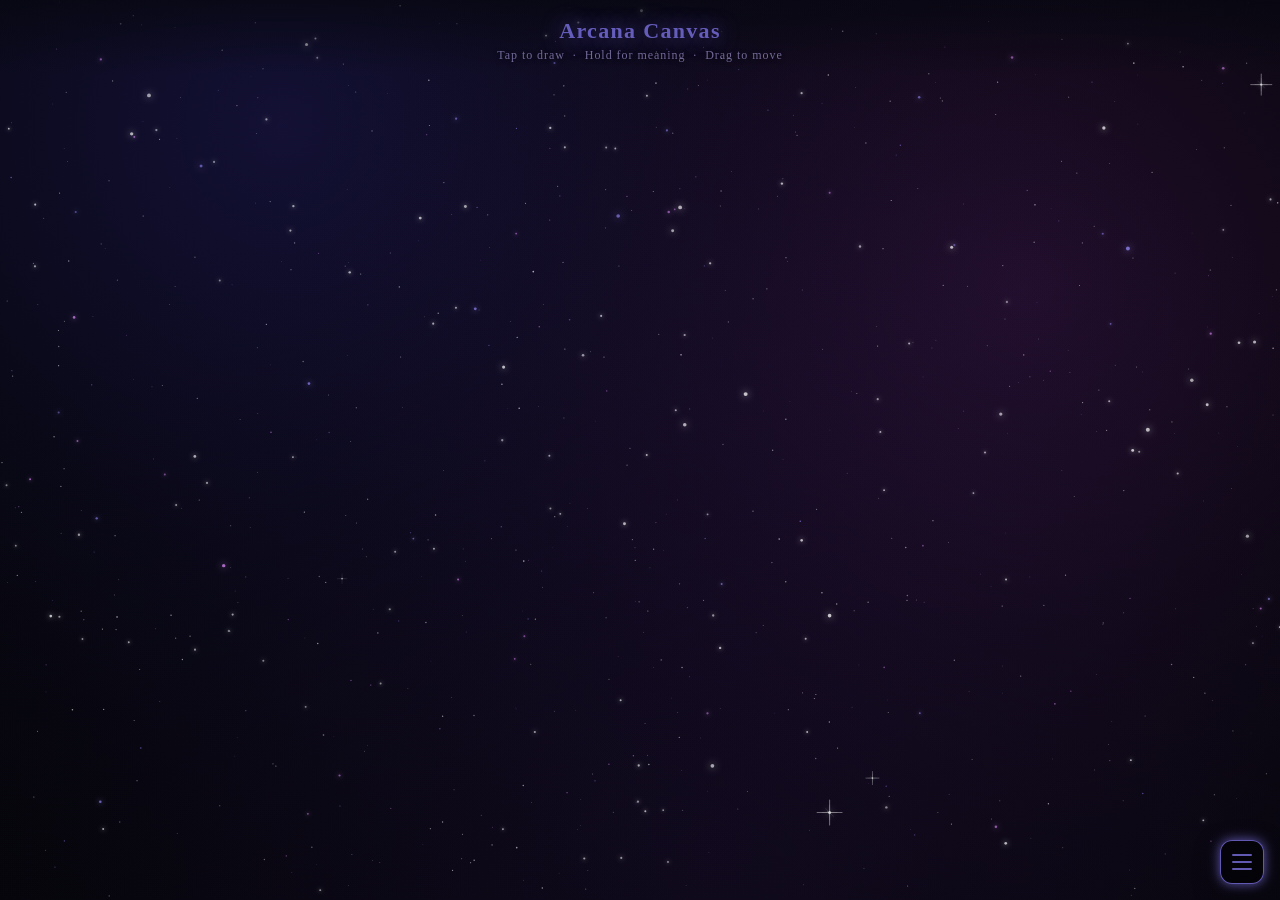
==== commit 37baf137: "fix: revert offscreen cache — DPR transform mismatch blew cards off screen" ====
--- a/index.html
+++ b/index.html
@@ -235,7 +235,7 @@
       <div class="sectionTitle">Actions</div>
         <div class="actionBtnRow">
           <button id="atmosphereBtn" type="button" class="actionIconBtn" title="Settings"     data-tooltip="Settings">&#x2600;</button>
-          <button id="journalBtn"    type="button" class="actionIconBtn" title="Journal"      data-tooltip="Journal" data-tooltip="Open Journal">&#x270E;</button>
+          <button id="journalBtn"    type="button" class="actionIconBtn" title="Journal"      data-tooltip="Open Journal">&#x270E;</button>
           <button id="cardIndexBtn"  type="button" class="actionIconBtn" title="Card Index"   data-tooltip="Card Index">&#x26B7;</button>
           <button id="clearBtn"      type="button" class="actionIconBtn" title="Clear Canvas" data-tooltip="Clear Canvas">&#x2298;</button>
         </div>
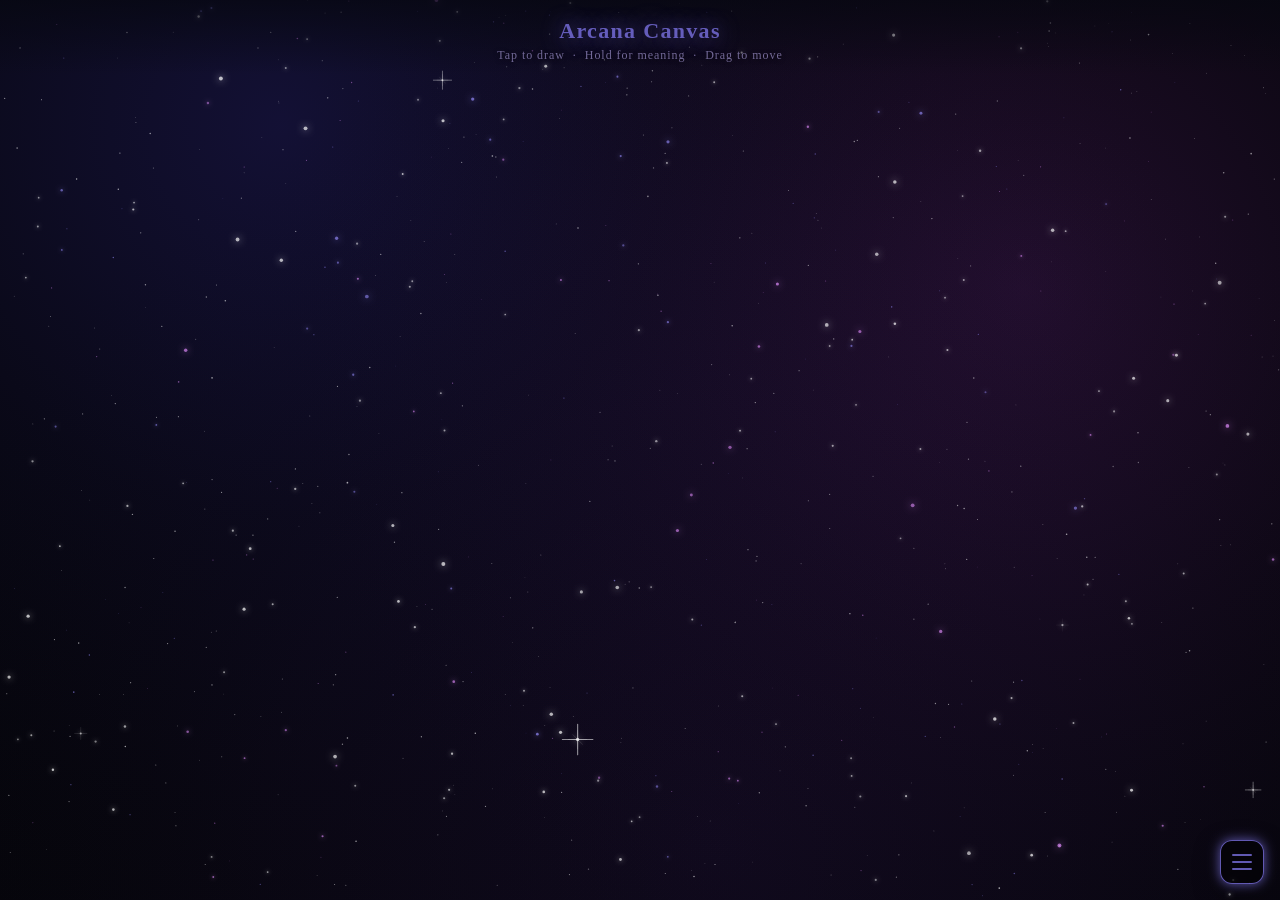
==== commit 72750e6d: "fix: rune lore aliases, Gilded canvas preview, settings panel polish" ====
--- a/index.html
+++ b/index.html
@@ -69,119 +69,81 @@
         <span class="atmo-title">Settings</span>
       </div>
       <div class="atmo-body">
-        <div class="atmo-section-title">Atmosphere</div>
+
+        <div class="atmo-section-title">Background</div>
         <div class="sliderRow">
           <select id="bgSelect">
-            <option value="starfield" selected>Starfield</option>
+            <option value="starfield">Starfield</option>
             <option value="particles">Animus</option>
             <option value="snowfall">Snowfall</option>
           </select>
         </div>
         <div class="sliderRow">
-          <div class="sliderLabelRow">
-            <span>Intensity</span>
-            <span class="sliderValue" id="intensityValue">80%</span>
-          </div>
+          <div class="sliderLabelRow"><span>Intensity</span><span class="sliderValue" id="intensityValue">80%</span></div>
           <input id="intensitySlider" type="range" min="0" max="100" value="80" />
         </div>
-        <div class="sliderRow">
-          <div class="sliderLabelRow">
-            <span>Hue A</span>
-            <span class="sliderValue" id="hueAValue">245°</span>
-          </div>
+
+        <div class="atmo-section-title">Aura</div>
+        <div class="settings-inline-row">
+          <span class="toggleLabel">On</span>
+          <label class="toggle"><input type="checkbox" id="auraToggle" checked /><span class="toggleTrack"><span class="toggleThumb"></span></span></label>
+          <span class="toggleLabel" style="margin-left:16px">Auto-cycle</span>
+          <label class="toggle"><input type="checkbox" id="auraCycleToggle" /><span class="toggleTrack"><span class="toggleThumb"></span></span></label>
+        </div>
+        <div class="sliderRow">
+          <div class="sliderLabelRow"><span>Hue A</span><span class="sliderValue" id="hueAValue">245&#xb0;</span></div>
           <input id="hueASlider" type="range" min="0" max="360" value="245" />
-          <div class="huePreview"></div>
-        </div>
-        <div class="sliderRow">
-          <div class="sliderLabelRow">
-            <span>Hue B</span>
-            <span class="sliderValue" id="hueBValue">285°</span>
-          </div>
+        </div>
+        <div class="sliderRow">
+          <div class="sliderLabelRow"><span>Hue B</span><span class="sliderValue" id="hueBValue">285&#xb0;</span></div>
           <input id="hueBSlider" type="range" min="0" max="360" value="285" />
-          <div class="huePreview"></div>
-        </div>
-        <div class="sliderRow">
-          <button id="randomizeBtn" type="button" class="fullWidthBtn">🎲 Randomize Auras</button>
-        </div>
-
-        <div class="atmo-section-title">Aura</div>
-        <div class="sliderRow toggleRow">
-          <span class="toggleLabel">Aura Color</span>
-          <label class="toggle">
-            <input type="checkbox" id="auraToggle" checked />
-            <span class="toggleTrack"><span class="toggleThumb"></span></span>
-          </label>
-        </div>
-        <div class="sliderRow toggleRow">
-          <span class="toggleLabel">Auto-cycle Colors</span>
-          <label class="toggle">
-            <input type="checkbox" id="auraCycleToggle" />
-            <span class="toggleTrack"><span class="toggleThumb"></span></span>
-          </label>
-        </div>
-        <div class="sliderRow" id="auraOpacityRow">
-          <div class="sliderLabelRow">
-            <span>Opacity</span>
-            <span class="sliderValue" id="auraOpacityValue">72%</span>
-          </div>
+        </div>
+        <div class="sliderRow">
+          <div class="sliderLabelRow"><span>Opacity</span><span class="sliderValue" id="auraOpacityValue">72%</span></div>
           <input id="auraOpacitySlider" type="range" min="10" max="100" value="72" />
         </div>
-
-        <div class="atmo-section-title">Card Aura</div>
+        <div class="sliderRow">
+          <button id="randomizeBtn" type="button" class="fullWidthBtn">&#x1F3B2; Randomize</button>
+        </div>
+
+        <div class="atmo-section-title">Cards</div>
         <div class="sliderRow">
           <select id="cardAuraModeSelect">
-            <option value="dynamic">Dynamic — updates with aura</option>
-            <option value="static">Static — keeps drawn color</option>
-            <option value="off">Off — no card aura</option>
+            <option value="dynamic">Card Aura — Dynamic</option>
+            <option value="static">Card Aura — Static</option>
+            <option value="off">Card Aura — Off</option>
           </select>
+        </div>
+        <div class="sliderRow">
+          <div class="sliderLabelRow"><span>Max on Canvas</span><span class="sliderValue" id="maxCardsLabel">40</span></div>
+          <input id="maxCardsSlider" type="range" min="5" max="60" value="40" />
         </div>
 
         <div class="atmo-section-title">Display</div>
         <div class="sliderRow toggleRow">
           <span class="toggleLabel">Canvas Header</span>
-          <label class="toggle">
-            <input type="checkbox" id="headerToggle" checked />
-            <span class="toggleTrack"><span class="toggleThumb"></span></span>
-          </label>
-        </div>
-        <div class="sliderRow">
-          <div class="sliderLabelRow">
-            <span>Header Title</span>
-            <span class="paid-badge">PRO</span>
-          </div>
-          <input type="text" id="headerTitleInput" class="text-input"
-                 placeholder="Arcana Canvas" maxlength="40" />
-        </div>
-        <div class="sliderRow">
-          <div class="sliderLabelRow">
-            <span>Header Subtitle</span>
-            <span class="paid-badge">PRO</span>
-          </div>
-          <input type="text" id="headerSubInput" class="text-input"
-                 placeholder="Tap to draw · Hold for meaning · Drag to move"
-                 maxlength="60" />
+          <label class="toggle"><input type="checkbox" id="headerToggle" checked /><span class="toggleTrack"><span class="toggleThumb"></span></span></label>
+        </div>
+        <div class="sliderRow">
+          <div class="sliderLabelRow"><span>Header Title</span><span class="paid-badge">PRO</span></div>
+          <input type="text" id="headerTitleInput" class="text-input" placeholder="Arcana Canvas" maxlength="40" />
+        </div>
+        <div class="sliderRow">
+          <div class="sliderLabelRow"><span>Subtitle</span><span class="paid-badge">PRO</span></div>
+          <input type="text" id="headerSubInput" class="text-input" placeholder="Tap to draw &#xb7; Hold for meaning &#xb7; Drag to move" maxlength="60" />
         </div>
 
         <div class="atmo-section-title">Performance</div>
         <div class="sliderRow">
-          <div class="sliderLabelRow">
-            <span>Quality</span>
-            <span class="sliderValue" id="perfModeLabel">Full</span>
-          </div>
           <select id="perfModeSelect">
-            <option value="full">Full — all effects, 60fps</option>
-            <option value="balanced">Balanced — 30fps, half stars</option>
-            <option value="saver">Battery Saver — no background effects</option>
+            <option value="full">Full quality</option>
+            <option value="balanced">Balanced (30fps)</option>
+            <option value="saver">Battery Saver</option>
           </select>
         </div>
-        <div class="sliderRow">
-          <div class="sliderLabelRow">
-            <span>Max Cards</span>
-            <span class="sliderValue" id="maxCardsLabel">40</span>
-          </div>
-          <input id="maxCardsSlider" type="range" min="5" max="60" value="40" />
-        </div>
-      </div>
+        <div class="sliderRow"><span class="sliderValue" id="perfModeLabel" style="font-size:11px;color:rgba(255,255,255,0.35)">Full quality active</span></div>
+
+            </div>
       <div class="atmo-bottom-bar">
         <button class="ci-bottom-btn atmo-close" id="atmosphereClose" title="Close">&#x2715;</button>
       </div>
--- a/styles/main.css
+++ b/styles/main.css
@@ -334,7 +334,7 @@
   background: rgba(11, 14, 26, 0.92);
   border-top: 1px solid var(--auraColor);
   backdrop-filter: blur(12px);
-  padding: 10px 16px 14px; /* buttons inside overlay */
+  padding: 10px 80px 14px 16px; /* right clears 60px hamburger + margin */
   z-index: 30;
   pointer-events: none;
   opacity: 0;
@@ -386,14 +386,23 @@
   pointer-events: auto;
 }
 
+/* Views fill the overlay, only one shown at a time */
 .ci-list-view, .ci-detail-view {
   display: none;
   flex-direction: column;
+  overflow: hidden;
+  /* Fill available space between search row and bottom bar */
   flex: 1;
+  min-height: 0;
+}
+.ci-list-view.ci-active {
+  display: flex;
+  overflow-y: auto;
+  -webkit-overflow-scrolling: touch;
+}
+.ci-detail-view.ci-active {
+  display: flex;
   overflow: hidden;
-}
-.ci-list-view.ci-active, .ci-detail-view.ci-active {
-  display: flex;
 }
 
 /* ── Search + deck toggle ─────────────────────────── */
@@ -518,9 +527,19 @@
 }
 
 /* ── Detail view ──────────────────────────────────── */
-.ci-detail-view {
+/* Sticky top: deck select + image + card name */
+.ci-detail-sticky {
+  flex-shrink: 0;
+  background: rgba(6,7,16,0.98);
+  z-index: 2;
+}
+/* Scrollable bottom: meta, meanings, lore */
+.ci-detail-scroll {
+  flex: 1;
   overflow-y: auto;
   -webkit-overflow-scrolling: touch;
+  overscroll-behavior: contain;
+  padding-bottom: 20px;
 }
 .ci-detail-deck {
   padding: 10px 16px 0;
@@ -547,6 +566,7 @@
   user-select: none;
   -webkit-user-select: none;
   pointer-events: none;
+  touch-action: none;
 }
 /* Rune images — narrower domino proportion, contain so art isn't cropped */
 .ci-card-img.ci-rune-img {
@@ -803,6 +823,7 @@
   overflow: hidden;
   touch-action: pan-y;
 }
+/* Cards strip pinned above keyboard via absolute positioning */
 #journalOverlay.jo-open {
   opacity: 1;
   pointer-events: auto;
@@ -937,9 +958,9 @@
   display: flex;
   flex-direction: column;
   flex: 1;
-  overflow: hidden;
+  overflow: visible; /* sticky children need visible/auto ancestor */
   position: relative;
-  min-height: 0; /* critical — lets flex children scroll */
+  min-height: 0;
 }
 .jo-day-header {
   padding: 14px 20px 6px;
@@ -972,20 +993,26 @@
   transition: width 200ms ease;
 }
 
-/* ── Cards strip — above the scroll area, keyboard-safe ─── */
+/* ── Cards strip — sticky at top, keyboard never hides it ─── */
 .jo-cards-strip {
   display: flex;
   gap: 0;
   padding: 0;
-  flex-shrink: 0; /* never crushed by keyboard */
+  flex-shrink: 0;
   overflow-x: hidden;
   -webkit-overflow-scrolling: touch;
   background: rgba(6,7,16,0.97);
   border-bottom: 1px solid rgba(255,255,255,0.06);
+  position: sticky;
+  top: 0;
+  z-index: 4;
 }
 .jo-cards-strip.scrollable {
   overflow-x: auto;
-}
+  overflow-y: hidden;
+  scrollbar-width: none;
+}
+.jo-cards-strip.scrollable::-webkit-scrollbar { display: none; }
 .jo-cards-empty {
   font-size: 12px;
   color: rgba(255,255,255,0.25);
@@ -1018,6 +1045,10 @@
   display: block;
   -webkit-touch-callout: none;
   pointer-events: none;
+  user-select: none;
+  -webkit-user-select: none;
+  touch-action: none;
+  draggable: false;
 }
 .jo-card-glyph {
   font-size: 22px;
@@ -1035,6 +1066,7 @@
   -webkit-overflow-scrolling: touch;
   min-height: 0;
   overscroll-behavior: contain;
+  /* Keyboard shrinks this, not the cards strip above */
 }
 .jo-paper {
   width: 100%;
@@ -1523,15 +1555,25 @@
 /* Remove old badge and spread button styles */
 .descSpreadBtn { display: none !important; } /* replaced by .descActionBtn */
 
-/* ── Index sticky nav counter ────────────────────── */
-.ci-bottom-counter {
+/* ── Index bottom nav: deck cycle button (center) ── */
+.ci-bottom-deck-btn {
   flex: 1;
-  text-align: center;
+  height: 36px;
+  border-radius: 10px;
+  background: rgba(255,255,255,0.07);
+  border: 1px solid rgba(255,255,255,0.12);
+  box-shadow: none;
+  color: rgba(255,255,255,0.75);
   font-size: 12px;
-  color: rgba(255,255,255,0.35);
-  letter-spacing: 0.06em;
-  pointer-events: none;
-}
+  letter-spacing: 0.05em;
+  cursor: pointer;
+  transition: background 150ms ease;
+  padding: 0 8px;
+  white-space: nowrap;
+  overflow: hidden;
+  text-overflow: ellipsis;
+}
+.ci-bottom-deck-btn:active { background: rgba(255,255,255,0.14); }
 
 /* ── Journal cards strip — no visible scrollbar ──── */
 .jo-cards-strip {
@@ -1761,3 +1803,90 @@
   margin-left: 6px;
   vertical-align: middle;
 }
+
+/* ── Index detail: sticky top / scroll bottom ────── */
+.ci-detail-sticky {
+  flex-shrink: 0;
+  background: rgba(6,7,16,0.98);
+  z-index: 2;
+  /* no border — gap handled by padding */
+}
+.ci-detail-scroll {
+  flex: 1;
+  overflow-y: auto;
+  -webkit-overflow-scrolling: touch;
+  overscroll-behavior: contain;
+  padding: 0 0 20px;
+}
+/* Card name in sticky bar — tight gap to badges below */
+.ci-detail-name-bar {
+  padding: 2px 20px 4px;
+}
+.ci-detail-name-bar .ci-detail-name {
+  margin: 0;
+}
+/* Tighten meta pills top padding */
+.ci-detail-scroll .ci-detail-meta-row {
+  padding-top: 6px;
+  margin-top: 0;
+}
+
+/* ── Index: name bar + hint row below ─────────────── */
+.ci-detail-name-bar {
+  padding: 2px 20px 0;
+  text-align: center;
+}
+.ci-detail-name-bar .ci-detail-name {
+  margin: 0;
+  display: block;
+}
+/* Hint row: ← prev  N/Total  next → on one thin line */
+.ci-hint-row {
+  display: flex;
+  align-items: center;
+  padding: 4px 0 6px;
+  gap: 0;
+}
+.ci-prev-hint {
+  flex: 1;
+  text-align: left;
+  font-size: 10px;
+  color: rgba(255,255,255,0.25);
+  letter-spacing: 0.03em;
+  white-space: nowrap;
+  overflow: hidden;
+  text-overflow: ellipsis;
+  padding-left: 20px;
+}
+.ci-next-hint {
+  flex: 1;
+  text-align: right;
+  font-size: 10px;
+  color: rgba(255,255,255,0.25);
+  letter-spacing: 0.03em;
+  white-space: nowrap;
+  overflow: hidden;
+  text-overflow: ellipsis;
+  padding-right: 0; /* flush to edge */
+}
+.ci-hint-count {
+  flex-shrink: 0;
+  font-size: 11px;
+  color: rgba(255,255,255,0.2);
+  letter-spacing: 0.06em;
+  padding: 0 8px;
+}
+
+/* ── Journal: paper-wrap keyboard shrink ────────── */
+.jo-paper-wrap {
+  transition: max-height 200ms ease;
+}
+
+/* ── Settings inline toggle row ────────────────────── */
+.settings-inline-row {
+  display: flex;
+  align-items: center;
+  gap: 8px;
+  padding: 6px 0 10px;
+  flex-wrap: wrap;
+}
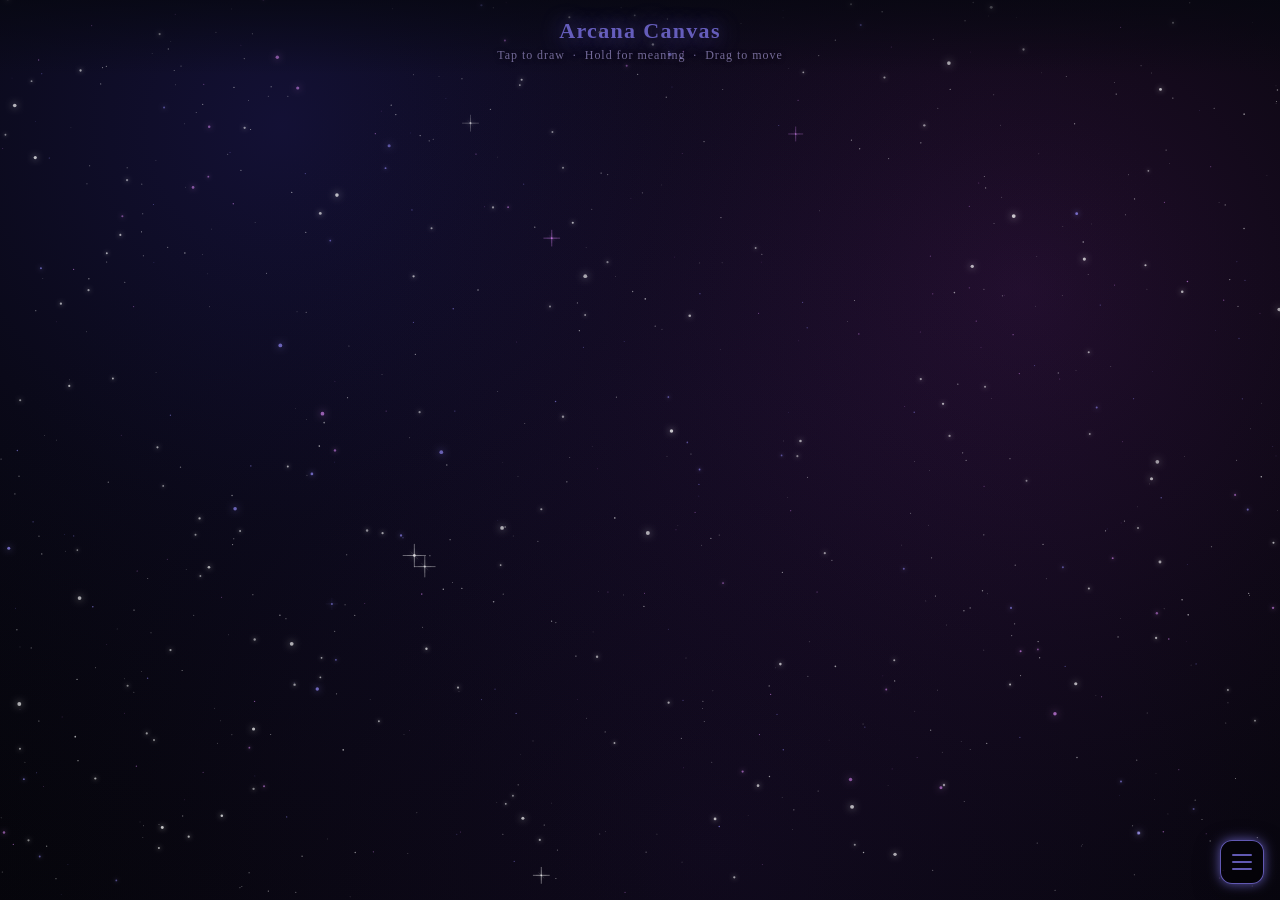
==== commit db521c96: "sw v65" ====
--- a/index.html
+++ b/index.html
@@ -4,7 +4,7 @@
     <meta charset="UTF-8" />
     <meta name="viewport" content="width=device-width, initial-scale=1.0" />
     <title>Arcana Canvas</title>
-    <link rel="stylesheet" href="./styles/main.css" />
+    <link rel="stylesheet" href="./styles/main.css?v=64" />
     <link rel="icon" href="data:," />
     <link rel="manifest" href="./manifest.json">
   </head>
--- a/styles/main.css
+++ b/styles/main.css
@@ -193,19 +193,44 @@
   width: 100%;
   accent-color: rgba(255,255,255,0.8);
 }
-
-.huePreview {
-  height: 8px;
+/* Hue-specific sliders get rainbow gradient track */
+#hueASlider, #hueBSlider {
+  -webkit-appearance: none;
+  appearance: none;
+  height: 6px;
   border-radius: 999px;
-  border: 1px solid rgba(255,255,255,0.1);
-  margin-top: 8px;
+  outline: none;
   background: linear-gradient(
     90deg,
-    hsl(0 85% 55%), hsl(60 85% 55%), hsl(120 85% 55%),
-    hsl(180 85% 55%), hsl(240 85% 55%), hsl(300 85% 55%), hsl(360 85% 55%)
+    hsl(0,85%,55%), hsl(45,85%,55%), hsl(90,85%,55%),
+    hsl(135,85%,55%), hsl(180,85%,55%), hsl(225,85%,55%),
+    hsl(270,85%,55%), hsl(315,85%,55%), hsl(360,85%,55%)
   );
-  opacity: 0.75;
-}
+  cursor: pointer;
+}
+#hueASlider::-webkit-slider-thumb,
+#hueBSlider::-webkit-slider-thumb {
+  -webkit-appearance: none;
+  width: 18px;
+  height: 18px;
+  border-radius: 50%;
+  background: white;
+  box-shadow: 0 1px 6px rgba(0,0,0,0.5);
+  cursor: pointer;
+  border: 2px solid rgba(0,0,0,0.2);
+}
+#hueASlider::-moz-range-thumb,
+#hueBSlider::-moz-range-thumb {
+  width: 18px;
+  height: 18px;
+  border-radius: 50%;
+  background: white;
+  box-shadow: 0 1px 6px rgba(0,0,0,0.5);
+  cursor: pointer;
+  border: 2px solid rgba(0,0,0,0.2);
+}
+
+
 
 .fullWidthBtn {
   width: 100%;
@@ -372,7 +397,7 @@
   position: fixed;
   inset: 0;
   z-index: 50;
-  background: rgba(6, 7, 16, 0.97);
+  background: rgb(6, 7, 16);
   backdrop-filter: blur(16px);
   display: flex;
   flex-direction: column;
@@ -384,6 +409,25 @@
 #cardIndexOverlay.ci-open {
   opacity: 1;
   pointer-events: auto;
+}
+/* Gradient layer — fixed so it doesn't scroll with content */
+#cardIndexOverlay::before {
+  content: "";
+  position: fixed;
+  inset: 0;
+  z-index: 0;
+  pointer-events: none;
+  background: linear-gradient(
+    160deg,
+    color-mix(in srgb, var(--auraColor) 40%, black) 0%,
+    color-mix(in srgb, var(--auraColor) 15%, transparent) 40%,
+    transparent 70%
+  );
+}
+/* All children sit above the gradient */
+#cardIndexOverlay > * {
+  position: relative;
+  z-index: 1;
 }
 
 /* Views fill the overlay, only one shown at a time */
@@ -402,7 +446,7 @@
 }
 .ci-detail-view.ci-active {
   display: flex;
-  overflow: hidden;
+  overflow: hidden; /* sticky + scroll children */
 }
 
 /* ── Search + deck toggle ─────────────────────────── */
@@ -530,17 +574,11 @@
 /* Sticky top: deck select + image + card name */
 .ci-detail-sticky {
   flex-shrink: 0;
-  background: rgba(6,7,16,0.98);
+  background: transparent;
   z-index: 2;
 }
 /* Scrollable bottom: meta, meanings, lore */
-.ci-detail-scroll {
-  flex: 1;
-  overflow-y: auto;
-  -webkit-overflow-scrolling: touch;
-  overscroll-behavior: contain;
-  padding-bottom: 20px;
-}
+
 .ci-detail-deck {
   padding: 10px 16px 0;
   flex-shrink: 0;
@@ -558,15 +596,17 @@
   object-fit: cover;
   object-position: center;
   border-radius: 12px;
-  box-shadow: 0 0 32px var(--auraColor), 0 8px 32px rgba(0,0,0,0.6);
-  border: 1px solid rgba(255,255,255,0.12);
+  /* Frame — reads against the tinted background */
+  border: 1px solid rgba(255,255,255,0.22);
+  box-shadow: 0 8px 32px rgba(0,0,0,0.65);
   display: block;
   background: transparent;
   -webkit-touch-callout: none;
   user-select: none;
   -webkit-user-select: none;
-  pointer-events: none;
-  touch-action: none;
+  pointer-events: auto;
+  touch-action: manipulation;
+  cursor: zoom-in;
 }
 /* Rune images — narrower domino proportion, contain so art isn't cropped */
 .ci-card-img.ci-rune-img {
@@ -590,23 +630,34 @@
   color: var(--auraColor);
   text-shadow: 0 0 24px var(--auraColor);
 }
+
+/* Info block — free layout, sections separated by spacing */
 .ci-card-info {
-  padding: 8px 20px 40px;
+  padding: 4px 20px 32px;
+}
+.ci-content-panel {
+  background: none;
+  border: none;
+  border-radius: 0;
+  padding: 0;
+  margin: 0;
+  backdrop-filter: none;
 }
 .ci-detail-name {
-  font-size: 22px;
-  font-weight: 600;
-  color: rgba(255,255,255,0.95);
+  font-size: 28px;
+  font-weight: 700;
+  color: rgba(255,255,255,0.97);
   text-align: center;
-  margin-bottom: 12px;
-  letter-spacing: 0.04em;
+  margin-bottom: 2px;
+  letter-spacing: 0.18em;
+  text-transform: uppercase;
 }
 .ci-detail-meta-row {
   display: flex;
   flex-wrap: wrap;
-  gap: 8px;
+  gap: 6px;
   justify-content: center;
-  margin-bottom: 12px;
+  margin-bottom: 8px;
 }
 .ci-meta-pill {
   background: rgba(100,80,200,0.18);
@@ -625,23 +676,53 @@
   font-style: italic;
 }
 .ci-meaning-block {
-  margin-bottom: 16px;
+  margin-bottom: 20px;
+  padding-bottom: 20px;
+  border-bottom: 1px solid rgba(255,255,255,0.07);
 }
 .ci-meaning-label {
-  font-size: 11px;
+  font-size: 10px;
   font-weight: 700;
-  letter-spacing: 0.12em;
+  letter-spacing: 0.14em;
   text-transform: uppercase;
   color: var(--auraColor);
-  margin-bottom: 6px;
-}
-.ci-reversed .ci-meaning-label {
+  margin-bottom: 8px;
+  display: flex;
+  align-items: center;
+  gap: 6px;
+}
+.ci-reversed-block .ci-meaning-label {
   color: rgba(200,100,100,0.85);
 }
 .ci-meaning-text {
   font-size: 14px;
   line-height: 1.6;
   color: rgba(220,210,255,0.82);
+}
+/* Keyword chips row */
+.ci-keyword-chips {
+  font-size: 13px;
+  color: rgba(220,210,255,0.75);
+  line-height: 1.7;
+  margin-bottom: 0;
+}
+.ci-keyword-chip {
+  font-size: 13px;
+  color: rgba(220,210,255,0.75);
+  letter-spacing: 0.02em;
+  /* No badge — plain text, comma separation handled in JS */
+}
+/* Lore labels same treatment */
+.ci-lore-label {
+  font-size: 10px;
+  font-weight: 700;
+  letter-spacing: 0.14em;
+  text-transform: uppercase;
+  color: rgba(255,255,255,0.3);
+  margin-bottom: 5px;
+  display: flex;
+  align-items: center;
+  gap: 6px;
 }
 
 /* ── Desktop: two-column detail ───────────────────── */
@@ -958,13 +1039,20 @@
   display: flex;
   flex-direction: column;
   flex: 1;
-  overflow: visible; /* sticky children need visible/auto ancestor */
+  overflow-y: auto;
+  -webkit-overflow-scrolling: touch;
+  overscroll-behavior: contain;
   position: relative;
   min-height: 0;
 }
 .jo-day-header {
   padding: 14px 20px 6px;
   flex-shrink: 0;
+  position: sticky;
+  top: 0;
+  z-index: 4;
+  background: rgba(6,7,16,0.97);
+  backdrop-filter: blur(8px);
 }
 .jo-day-date {
   font-size: 14px;
@@ -1004,7 +1092,7 @@
   background: rgba(6,7,16,0.97);
   border-bottom: 1px solid rgba(255,255,255,0.06);
   position: sticky;
-  top: 0;
+  top: var(--jo-header-h, 56px); /* sticks below the day header */
   z-index: 4;
 }
 .jo-cards-strip.scrollable {
@@ -1062,11 +1150,8 @@
 /* ── Textarea ──────────────────────────────────────── */
 .jo-paper-wrap {
   flex: 1;
-  overflow-y: auto;
-  -webkit-overflow-scrolling: touch;
-  min-height: 0;
-  overscroll-behavior: contain;
-  /* Keyboard shrinks this, not the cards strip above */
+  min-height: 200px; /* ensures textarea has room */
+  /* Scroll is on jo-day-view — paper-wrap just provides height */
 }
 .jo-paper {
   width: 100%;
@@ -1477,7 +1562,9 @@
 
 /* ── Card lore (extended index descriptions) ─────── */
 .ci-lore-block {
-  margin-top: 16px;
+  margin-top: 20px;
+  padding-top: 20px;
+  border-top: 1px solid rgba(255,255,255,0.07);
 }
 .ci-lore-label {
   font-size: 10px;
@@ -1576,12 +1663,8 @@
 .ci-bottom-deck-btn:active { background: rgba(255,255,255,0.14); }
 
 /* ── Journal cards strip — no visible scrollbar ──── */
-.jo-cards-strip {
-  scrollbar-width: none; /* Firefox */
-}
-.jo-cards-strip::-webkit-scrollbar {
-  display: none; /* Chrome/Safari/Android */
-}
+.jo-cards-strip { scrollbar-width: none; }
+.jo-cards-strip::-webkit-scrollbar { display: none; }
 
 
 
@@ -1631,42 +1714,65 @@
 .jo-thumb-popup {
   position: absolute;
   inset: 0;
-  background: rgba(6,7,16,0.88);
+  background: rgba(6,7,16,0.92);
   backdrop-filter: blur(4px);
-  display: flex;
-  flex-direction: column;
-  align-items: center;
-  justify-content: center;
-  gap: 4px;
+  display: grid;
+  grid-template-columns: 1fr 1fr;
+  grid-template-rows: 1fr 1fr;
   opacity: 0;
   pointer-events: none;
   transition: opacity 150ms ease;
   z-index: 3;
-  border-radius: 0;
 }
 .jo-thumb-popup.visible {
   opacity: 1;
   pointer-events: auto;
 }
 .jo-popup-btn {
-  width: 80%;
-  padding: 4px 6px;
-  font-size: 10px;
+  width: 100%;
+  height: 100%;
+  padding: 0;
+  font-size: 9px;
   font-weight: 600;
-  letter-spacing: 0.06em;
-  border-radius: 6px;
-  background: rgba(255,255,255,0.08);
-  border: 1px solid rgba(255,255,255,0.15);
+  letter-spacing: 0.05em;
+  text-transform: uppercase;
+  border-radius: 0;
+  background: none;
+  border: none;
+  border-right: 1px solid rgba(255,255,255,0.06);
+  border-bottom: 1px solid rgba(255,255,255,0.06);
   box-shadow: none;
-  color: rgba(255,255,255,0.8);
-  cursor: pointer;
-  transition: background 120ms ease;
+  color: rgba(255,255,255,0.7);
+  cursor: pointer;
+  transition: background 100ms ease;
   text-align: center;
-}
-.jo-popup-btn:active { background: rgba(255,255,255,0.18); }
+  display: flex;
+  align-items: center;
+  justify-content: center;
+}
+.jo-popup-btn:active { background: rgba(255,255,255,0.1); }
+.jo-popup-btn:nth-child(2) { border-right: none; }
+.jo-popup-btn:nth-child(4) { border-right: none; border-bottom: none; }
+.jo-popup-btn:nth-child(3) { border-bottom: none; }
 .jo-popup-remove {
-  border-color: rgba(200,80,80,0.5);
-  color: rgba(220,120,120,0.9);
+  color: rgba(220,100,100,0.85);
+}
+.jo-popup-reverse {
+  color: var(--auraColor);
+}
+
+/* ── Reversed indicator — red glow line at bottom of thumb ─────────── */
+.jo-thumb-reversed::after {
+  content: "";
+  position: absolute;
+  bottom: 0;
+  left: 0;
+  right: 0;
+  height: 2px;
+  background: rgba(200, 70, 70, 0.9);
+  box-shadow: 0 0 6px rgba(200, 70, 70, 0.8), 0 0 12px rgba(200, 70, 70, 0.4);
+  z-index: 2;
+  pointer-events: none;
 }
 
 /* ── Index/journal nav button spacing ─────────────── */
@@ -1807,28 +1913,67 @@
 /* ── Index detail: sticky top / scroll bottom ────── */
 .ci-detail-sticky {
   flex-shrink: 0;
-  background: rgba(6,7,16,0.98);
+  background: transparent;
   z-index: 2;
-  /* no border — gap handled by padding */
 }
 .ci-detail-scroll {
   flex: 1;
   overflow-y: auto;
   -webkit-overflow-scrolling: touch;
   overscroll-behavior: contain;
-  padding: 0 0 20px;
-}
-/* Card name in sticky bar — tight gap to badges below */
+  min-height: 0;
+}
+/* ── Name bar: title + ornament + nav row ─────────── */
 .ci-detail-name-bar {
-  padding: 2px 20px 4px;
+  padding: 4px 20px 0;
+  text-align: center;
 }
 .ci-detail-name-bar .ci-detail-name {
-  margin: 0;
-}
-/* Tighten meta pills top padding */
-.ci-detail-scroll .ci-detail-meta-row {
-  padding-top: 6px;
-  margin-top: 0;
+  margin: 0 0 4px;
+}
+/* ornament removed */
+/* Nav row below ornament */
+.ci-hint-row {
+  display: flex;
+  align-items: center;
+  padding: 3px 0 6px;
+  gap: 0;
+}
+.ci-prev-hint, .ci-next-hint {
+  flex: 1;
+  font-size: 11px;
+  color: rgba(255,255,255,0.45);
+  white-space: nowrap;
+  overflow: hidden;
+  text-overflow: ellipsis;
+}
+.ci-prev-hint { text-align: left; }
+.ci-next-hint { text-align: right; }
+.ci-hint-btn {
+  background: none;
+  border: none;
+  box-shadow: none;
+  border-radius: 6px;
+  padding: 4px 10px;
+  font-size: 11px;
+  letter-spacing: 0.03em;
+  color: rgba(255,255,255,0.45);
+  cursor: pointer;
+  white-space: nowrap;
+  overflow: hidden;
+  text-overflow: ellipsis;
+  max-width: 42%;
+  transition: color 150ms ease;
+}
+.ci-hint-btn:active { color: var(--auraColor); background: rgba(255,255,255,0.05); }
+.ci-prev-hint.ci-hint-btn { text-align: left; }
+.ci-next-hint.ci-hint-btn { text-align: right; }
+.ci-hint-count {
+  flex-shrink: 0;
+  font-size: 11px;
+  color: rgba(255,255,255,0.45); /* matches hint button color */
+  letter-spacing: 0.06em;
+  padding: 0 8px;
 }
 
 /* ── Index: name bar + hint row below ─────────────── */
@@ -1847,35 +1992,7 @@
   padding: 4px 0 6px;
   gap: 0;
 }
-.ci-prev-hint {
-  flex: 1;
-  text-align: left;
-  font-size: 10px;
-  color: rgba(255,255,255,0.25);
-  letter-spacing: 0.03em;
-  white-space: nowrap;
-  overflow: hidden;
-  text-overflow: ellipsis;
-  padding-left: 20px;
-}
-.ci-next-hint {
-  flex: 1;
-  text-align: right;
-  font-size: 10px;
-  color: rgba(255,255,255,0.25);
-  letter-spacing: 0.03em;
-  white-space: nowrap;
-  overflow: hidden;
-  text-overflow: ellipsis;
-  padding-right: 0; /* flush to edge */
-}
-.ci-hint-count {
-  flex-shrink: 0;
-  font-size: 11px;
-  color: rgba(255,255,255,0.2);
-  letter-spacing: 0.06em;
-  padding: 0 8px;
-}
+/* hint styles consolidated above */
 
 /* ── Journal: paper-wrap keyboard shrink ────────── */
 .jo-paper-wrap {
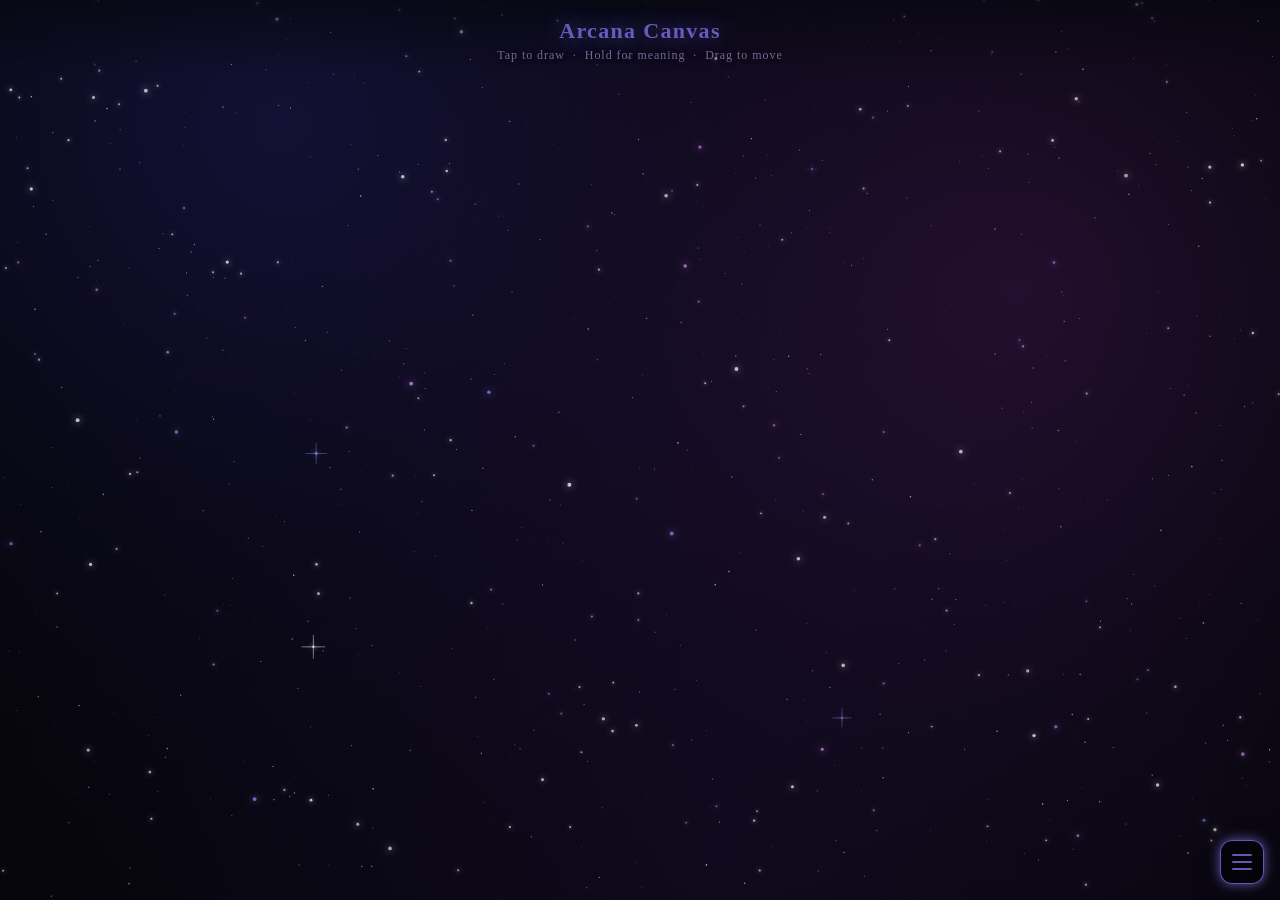
==== commit c4b71bd3: "feat: aura burst, playing card deck, reversal flip option" ====
--- a/index.html
+++ b/index.html
@@ -119,6 +119,15 @@
           <input id="maxCardsSlider" type="range" min="5" max="60" value="40" />
         </div>
 
+        <div class="atmo-section-title">Journal</div>
+        <div class="sliderRow">
+          <div class="sliderLabelRow"><span>Reversed Cards</span></div>
+          <select id="reversalDisplaySelect">
+            <option value="glow">Red glow indicator</option>
+            <option value="flip">Flip image upside down</option>
+          </select>
+        </div>
+
         <div class="atmo-section-title">Display</div>
         <div class="sliderRow toggleRow">
           <span class="toggleLabel">Canvas Header</span>
--- a/styles/main.css
+++ b/styles/main.css
@@ -418,10 +418,10 @@
   z-index: 0;
   pointer-events: none;
   background: linear-gradient(
-    160deg,
-    color-mix(in srgb, var(--auraColor) 40%, black) 0%,
-    color-mix(in srgb, var(--auraColor) 15%, transparent) 40%,
-    transparent 70%
+    180deg,
+    color-mix(in srgb, var(--auraColor) 25%, black) 0%,
+    color-mix(in srgb, var(--auraColor) 12%, transparent) 50%,
+    transparent 90%
   );
 }
 /* All children sit above the gradient */
@@ -596,9 +596,8 @@
   object-fit: cover;
   object-position: center;
   border-radius: 12px;
-  /* Frame — reads against the tinted background */
-  border: 1px solid rgba(255,255,255,0.22);
-  box-shadow: 0 8px 32px rgba(0,0,0,0.65);
+  border: 1px solid rgba(255,255,255,0.15);
+  box-shadow: 0 0 32px var(--auraColor), 0 8px 32px rgba(0,0,0,0.6);
   display: block;
   background: transparent;
   -webkit-touch-callout: none;
@@ -644,13 +643,16 @@
   backdrop-filter: none;
 }
 .ci-detail-name {
-  font-size: 28px;
+  font-size: 22px;
   font-weight: 700;
   color: rgba(255,255,255,0.97);
   text-align: center;
   margin-bottom: 2px;
-  letter-spacing: 0.18em;
+  letter-spacing: 0.14em;
   text-transform: uppercase;
+  white-space: nowrap;
+  overflow: hidden;
+  text-overflow: ellipsis;
 }
 .ci-detail-meta-row {
   display: flex;
@@ -663,11 +665,17 @@
   background: rgba(100,80,200,0.18);
   border: 1px solid rgba(255,255,255,0.1);
   border-radius: 20px;
-  padding: 4px 12px;
-  font-size: 12px;
-  color: rgba(255,255,255,0.65);
-  letter-spacing: 0.05em;
-}
+  padding: 6px 10px;
+  font-size: 15px; /* glyph/emoji size */
+  color: rgba(255,255,255,0.75);
+  display: inline-flex;
+  align-items: center;
+  gap: 3px;
+  min-width: 36px;
+  justify-content: center;
+}
+/* Pill text hidden — icon only */
+.ci-pill-text { display: none; }
 .ci-numerology {
   font-size: 12px;
   color: rgba(255,255,255,0.35);
@@ -1306,10 +1314,7 @@
 
 /* ── Sticky bottom nav bars (index + journal) ────── */
 .ci-bottom-bar, .jo-bottom-bar {
-  position: absolute;
-  bottom: 0;
-  left: 0;
-  right: 0;
+  position: relative;
   height: 60px;
   display: flex;
   align-items: center;
@@ -1319,10 +1324,11 @@
   border-top: 1px solid rgba(255,255,255,0.08);
   backdrop-filter: blur(16px);
   z-index: 5;
-  flex-shrink: 0;
-}
+  flex-shrink: 0; /* never collapses — always visible at bottom of overlay */
+}
+/* No padding-bottom needed — bar is a flex child */
 #cardIndexOverlay, #journalOverlay {
-  padding-bottom: 60px;
+  padding-bottom: 0;
 }
 .ci-bottom-btn, .jo-bottom-btn {
   width: 44px;
@@ -1533,6 +1539,7 @@
 .atmo-panel { padding-bottom: 60px; }
 
 /* ── Aura off: white text instead of gray ────────── */
+/* aura-off: --auraColor set to white directly in applyAuras() JS */
 body.aura-off {
   --auraColor: rgba(255,255,255,0.88);
 }
@@ -1711,20 +1718,28 @@
 }
 
 /* ── Journal thumbnail popup menu ─────────────────── */
+/* Option B — buttons slide up from bottom half of card */
 .jo-thumb-popup {
   position: absolute;
-  inset: 0;
-  background: rgba(6,7,16,0.92);
-  backdrop-filter: blur(4px);
+  bottom: 0;
+  left: 0;
+  right: 0;
+  height: 60%;
+  background: rgba(6, 7, 16, 0.94);
+  backdrop-filter: blur(6px);
   display: grid;
   grid-template-columns: 1fr 1fr;
   grid-template-rows: 1fr 1fr;
+  transform: translateY(100%);
   opacity: 0;
   pointer-events: none;
-  transition: opacity 150ms ease;
+  transition: transform 200ms cubic-bezier(0.34, 1.3, 0.64, 1),
+              opacity 150ms ease;
   z-index: 3;
+  border-top: 1px solid rgba(255,255,255,0.1);
 }
 .jo-thumb-popup.visible {
+  transform: translateY(0);
   opacity: 1;
   pointer-events: auto;
 }
@@ -1733,16 +1748,16 @@
   height: 100%;
   padding: 0;
   font-size: 9px;
-  font-weight: 600;
-  letter-spacing: 0.05em;
+  font-weight: 700;
+  letter-spacing: 0.06em;
   text-transform: uppercase;
   border-radius: 0;
   background: none;
   border: none;
-  border-right: 1px solid rgba(255,255,255,0.06);
-  border-bottom: 1px solid rgba(255,255,255,0.06);
+  border-right: 1px solid rgba(255,255,255,0.07);
+  border-bottom: 1px solid rgba(255,255,255,0.07);
   box-shadow: none;
-  color: rgba(255,255,255,0.7);
+  color: rgba(255,255,255,0.75);
   cursor: pointer;
   transition: background 100ms ease;
   text-align: center;
@@ -1750,10 +1765,10 @@
   align-items: center;
   justify-content: center;
 }
-.jo-popup-btn:active { background: rgba(255,255,255,0.1); }
+.jo-popup-btn:active { background: rgba(255,255,255,0.12); }
 .jo-popup-btn:nth-child(2) { border-right: none; }
+.jo-popup-btn:nth-child(3) { border-bottom: none; }
 .jo-popup-btn:nth-child(4) { border-right: none; border-bottom: none; }
-.jo-popup-btn:nth-child(3) { border-bottom: none; }
 .jo-popup-remove {
   color: rgba(220,100,100,0.85);
 }
@@ -1922,7 +1937,9 @@
   -webkit-overflow-scrolling: touch;
   overscroll-behavior: contain;
   min-height: 0;
-}
+  scrollbar-width: none;
+}
+.ci-detail-scroll::-webkit-scrollbar { display: none; }
 /* ── Name bar: title + ornament + nav row ─────────── */
 .ci-detail-name-bar {
   padding: 4px 20px 0;
@@ -2007,3 +2024,67 @@
   padding: 6px 0 10px;
   flex-wrap: wrap;
 }
+
+/* ── Journal thumbnail radial menu ─────────────────── */
+/* Journal thumbs: aura glow, reversed glows red */
+.jo-card-thumb {
+  box-shadow: 0 0 6px rgba(0,0,0,0.4);
+  transition: box-shadow 200ms ease;
+}
+.jo-thumb-selected {
+  box-shadow: 0 0 0 2px var(--auraColor),
+              0 0 16px var(--auraColor),
+              0 0 32px color-mix(in srgb, var(--auraColor) 40%, transparent);
+  z-index: 5;
+}
+.jo-thumb-reversed {
+  box-shadow: 0 0 0 2px rgba(200,70,70,0.9),
+              0 0 12px rgba(200,70,70,0.7);
+}
+.jo-thumb-selected.jo-thumb-reversed {
+  box-shadow: 0 0 0 2px rgba(200,70,70,0.9),
+              0 0 16px rgba(200,70,70,0.8),
+              0 0 32px rgba(200,70,70,0.3);
+}
+/* Remove old ::after reversal line — glow replaces it */
+.jo-thumb-reversed::after { display: none; }
+.jo-radial-menu {
+  /* positioned via JS — contains absolutely placed buttons */
+}
+.jo-radial-btn {
+  position: absolute;
+  width: 44px;
+  height: 44px;
+  border-radius: 14px;
+  background: rgba(20, 18, 40, 0.88);
+  border: 1px solid rgba(255,255,255,0.15);
+  backdrop-filter: blur(12px);
+  box-shadow: 0 4px 16px rgba(0,0,0,0.5);
+  color: rgba(255,255,255,0.85);
+  font-size: 18px;
+  cursor: pointer;
+  display: flex;
+  align-items: center;
+  justify-content: center;
+  transform: translate(-50%, -50%) scale(0);
+  opacity: 0;
+  transition: transform 220ms cubic-bezier(0.34, 1.4, 0.64, 1),
+              opacity 180ms ease,
+              background 120ms ease;
+}
+.jo-radial-btn.jo-radial-visible {
+  transform: translate(-50%, -50%) scale(1);
+  opacity: 1;
+}
+.jo-radial-btn:active {
+  background: rgba(255,255,255,0.15);
+  transform: translate(-50%, -50%) scale(0.92);
+}
+.jo-radial-remove {
+  color: rgba(220,100,100,0.9);
+  border-color: rgba(220,100,100,0.3);
+}
+.jo-radial-reverse {
+  color: var(--auraColor);
+  border-color: var(--auraColor);
+}
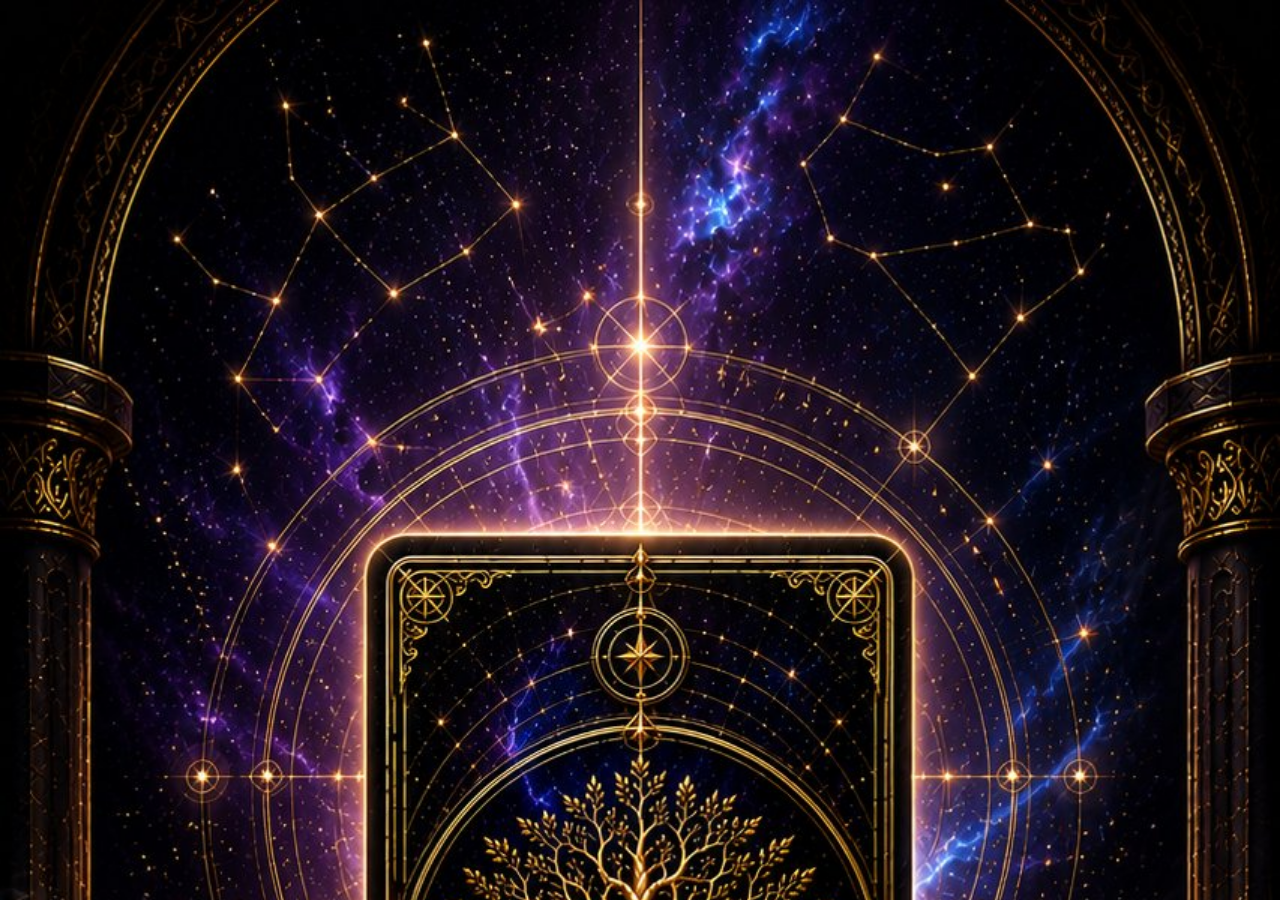
==== commit 41b901ae: "feat: deck equip system, settings restructure" ====
--- a/index.html
+++ b/index.html
@@ -70,6 +70,58 @@
       </div>
       <div class="atmo-body">
 
+        <div class="atmo-section-title">Decks</div>
+        <div class="sliderRow deck-equip-row" data-deck="luminousarc">
+          <div class="deck-equip-info">
+            <span class="deck-equip-label">Luminous Arc</span>
+            <span class="deck-equip-cat">Tarot</span>
+          </div>
+          <label class="toggle">
+            <input type="checkbox" class="deckEquipToggle" data-deck="luminousarc" checked />
+            <span class="toggleTrack"><span class="toggleThumb"></span></span>
+          </label>
+        </div>
+        <div class="sliderRow deck-equip-row" data-deck="riderwaite">
+          <div class="deck-equip-info">
+            <span class="deck-equip-label">Rider-Waite</span>
+            <span class="deck-equip-cat">Tarot</span>
+          </div>
+          <label class="toggle">
+            <input type="checkbox" class="deckEquipToggle" data-deck="riderwaite" checked />
+            <span class="toggleTrack"><span class="toggleThumb"></span></span>
+          </label>
+        </div>
+        <div class="sliderRow deck-equip-row" data-deck="gilded">
+          <div class="deck-equip-info">
+            <span class="deck-equip-label">Gilded Minima</span>
+            <span class="deck-equip-cat">Tarot</span>
+          </div>
+          <label class="toggle">
+            <input type="checkbox" class="deckEquipToggle" data-deck="gilded" checked />
+            <span class="toggleTrack"><span class="toggleThumb"></span></span>
+          </label>
+        </div>
+        <div class="sliderRow deck-equip-row" data-deck="runes">
+          <div class="deck-equip-info">
+            <span class="deck-equip-label">Runes</span>
+            <span class="deck-equip-cat">Oracle</span>
+          </div>
+          <label class="toggle">
+            <input type="checkbox" class="deckEquipToggle" data-deck="runes" checked />
+            <span class="toggleTrack"><span class="toggleThumb"></span></span>
+          </label>
+        </div>
+        <div class="sliderRow deck-equip-row" data-deck="playing">
+          <div class="deck-equip-info">
+            <span class="deck-equip-label">Playing Cards</span>
+            <span class="deck-equip-cat">Oracle</span>
+          </div>
+          <label class="toggle">
+            <input type="checkbox" class="deckEquipToggle" data-deck="playing" checked />
+            <span class="toggleTrack"><span class="toggleThumb"></span></span>
+          </label>
+        </div>
+
         <div class="atmo-section-title">Background</div>
         <div class="sliderRow">
           <select id="bgSelect">
@@ -120,8 +172,15 @@
         </div>
 
         <div class="atmo-section-title">Journal</div>
-        <div class="sliderRow">
-          <div class="sliderLabelRow"><span>Reversed Cards</span></div>
+        <div class="sliderRow toggleRow">
+          <span class="toggleLabel">Enable Reversals</span>
+          <label class="toggle">
+            <input type="checkbox" id="reversalsToggleSettings" />
+            <span class="toggleTrack"><span class="toggleThumb"></span></span>
+          </label>
+        </div>
+        <div class="sliderRow">
+          <div class="sliderLabelRow"><span>Reversed Cards Display</span></div>
           <select id="reversalDisplaySelect">
             <option value="glow">Red glow indicator</option>
             <option value="flip">Flip image upside down</option>
@@ -167,28 +226,6 @@
 
     <!-- Menu panel — reorganized into 4 sections -->
     <div id="menuPanel" class="panel" aria-hidden="true">
-
-      <!-- DRAW -->
-      <div class="sectionTitle">Draw</div>
-      <div class="sliderRow">
-        <select id="deckSelect">
-          <option value="text">Text</option>
-          <option value="playing">Playing Cards</option>
-          <option value="riderwaite">Rider Waite</option>
-          <option value="luminousarc">Luminous Arc</option>
-          <option value="gilded">Gilded Minima</option>
-          <option value="runes">Runes</option>
-        </select>
-      </div>
-      <div class="sliderRow toggleRow">
-        <span class="toggleLabel">Reversals</span>
-        <label class="toggle">
-          <input type="checkbox" id="reversalsToggle" />
-          <span class="toggleTrack"><span class="toggleThumb"></span></span>
-        </label>
-      </div>
-
-      <div class="divider"></div>
 
       <!-- CANVAS -->
       <div class="sectionTitle">Canvas</div>
--- a/styles/main.css
+++ b/styles/main.css
@@ -1093,19 +1093,20 @@
 .jo-cards-strip {
   display: flex;
   gap: 0;
-  padding: 0;
+  padding: 6px 0; /* room for glow to breathe top and bottom */
   flex-shrink: 0;
-  overflow-x: hidden;
+  overflow-x: clip; /* clips horizontal only — vertical glow shows */
+  overflow-y: visible;
   -webkit-overflow-scrolling: touch;
   background: rgba(6,7,16,0.97);
   border-bottom: 1px solid rgba(255,255,255,0.06);
   position: sticky;
-  top: var(--jo-header-h, 56px); /* sticks below the day header */
+  top: var(--jo-header-h, 56px);
   z-index: 4;
 }
 .jo-cards-strip.scrollable {
   overflow-x: auto;
-  overflow-y: hidden;
+  overflow-y: visible;
   scrollbar-width: none;
 }
 .jo-cards-strip.scrollable::-webkit-scrollbar { display: none; }
@@ -1116,12 +1117,12 @@
   font-style: italic;
 }
 .jo-card-thumb {
-  flex: 0 0 20%; /* exactly 5 across, no shrink/grow */
+  flex: 0 0 20%;
   min-width: 0;
   height: 0;
-  padding-bottom: 33.3%; /* aspect ratio trick: 20% wide × 5/3 = portrait */
+  padding-bottom: 33.3%;
   position: relative;
-  overflow: hidden;
+  overflow: visible; /* allow glow to radiate outside card bounds */
   border-right: 1px solid rgba(255,255,255,0.06);
   cursor: pointer;
   background: rgba(255,255,255,0.04);
@@ -1143,6 +1144,7 @@
   pointer-events: none;
   user-select: none;
   -webkit-user-select: none;
+  clip-path: inset(0); /* clips image to card bounds without clipping the thumb's glow */
   touch-action: none;
   draggable: false;
 }
@@ -2032,19 +2034,14 @@
   transition: box-shadow 200ms ease;
 }
 .jo-thumb-selected {
-  box-shadow: 0 0 0 2px var(--auraColor),
-              0 0 16px var(--auraColor),
-              0 0 32px color-mix(in srgb, var(--auraColor) 40%, transparent);
+  box-shadow: 0 0 32px var(--auraColor), 0 4px 16px rgba(0,0,0,0.5);
   z-index: 5;
 }
 .jo-thumb-reversed {
-  box-shadow: 0 0 0 2px rgba(200,70,70,0.9),
-              0 0 12px rgba(200,70,70,0.7);
+  box-shadow: 0 0 20px rgba(200,70,70,0.85), 0 4px 12px rgba(0,0,0,0.4);
 }
 .jo-thumb-selected.jo-thumb-reversed {
-  box-shadow: 0 0 0 2px rgba(200,70,70,0.9),
-              0 0 16px rgba(200,70,70,0.8),
-              0 0 32px rgba(200,70,70,0.3);
+  box-shadow: 0 0 32px rgba(200,70,70,0.9), 0 4px 16px rgba(0,0,0,0.5);
 }
 /* Remove old ::after reversal line — glow replaces it */
 .jo-thumb-reversed::after { display: none; }
@@ -2088,3 +2085,45 @@
   color: var(--auraColor);
   border-color: var(--auraColor);
 }
+
+/* category toggle removed — now a cycle button */
+/* Bottom bar: category + deck cycle side by side */
+.ci-bottom-center {
+  flex: 1;
+  display: flex;
+  flex-direction: row;
+  align-items: center;
+  gap: 6px;
+  padding: 0 6px;
+  min-width: 0;
+}
+.ci-bottom-center .ci-bottom-deck-btn {
+  flex: 1;
+  min-width: 0;
+}
+/* ── Settings: deck equip rows ──────────────────── */
+.deck-equip-row {
+  display: flex;
+  align-items: center;
+  justify-content: space-between;
+  padding: 8px 0;
+  border-bottom: 1px solid rgba(255,255,255,0.05);
+}
+.deck-equip-row:last-of-type { border-bottom: none; }
+.deck-equip-info {
+  display: flex;
+  flex-direction: column;
+  gap: 2px;
+}
+.deck-equip-label {
+  font-size: 14px;
+  color: rgba(255,255,255,0.85);
+  font-weight: 500;
+}
+.deck-equip-cat {
+  font-size: 10px;
+  letter-spacing: 0.08em;
+  text-transform: uppercase;
+  color: var(--auraColor);
+  opacity: 0.7;
+}
